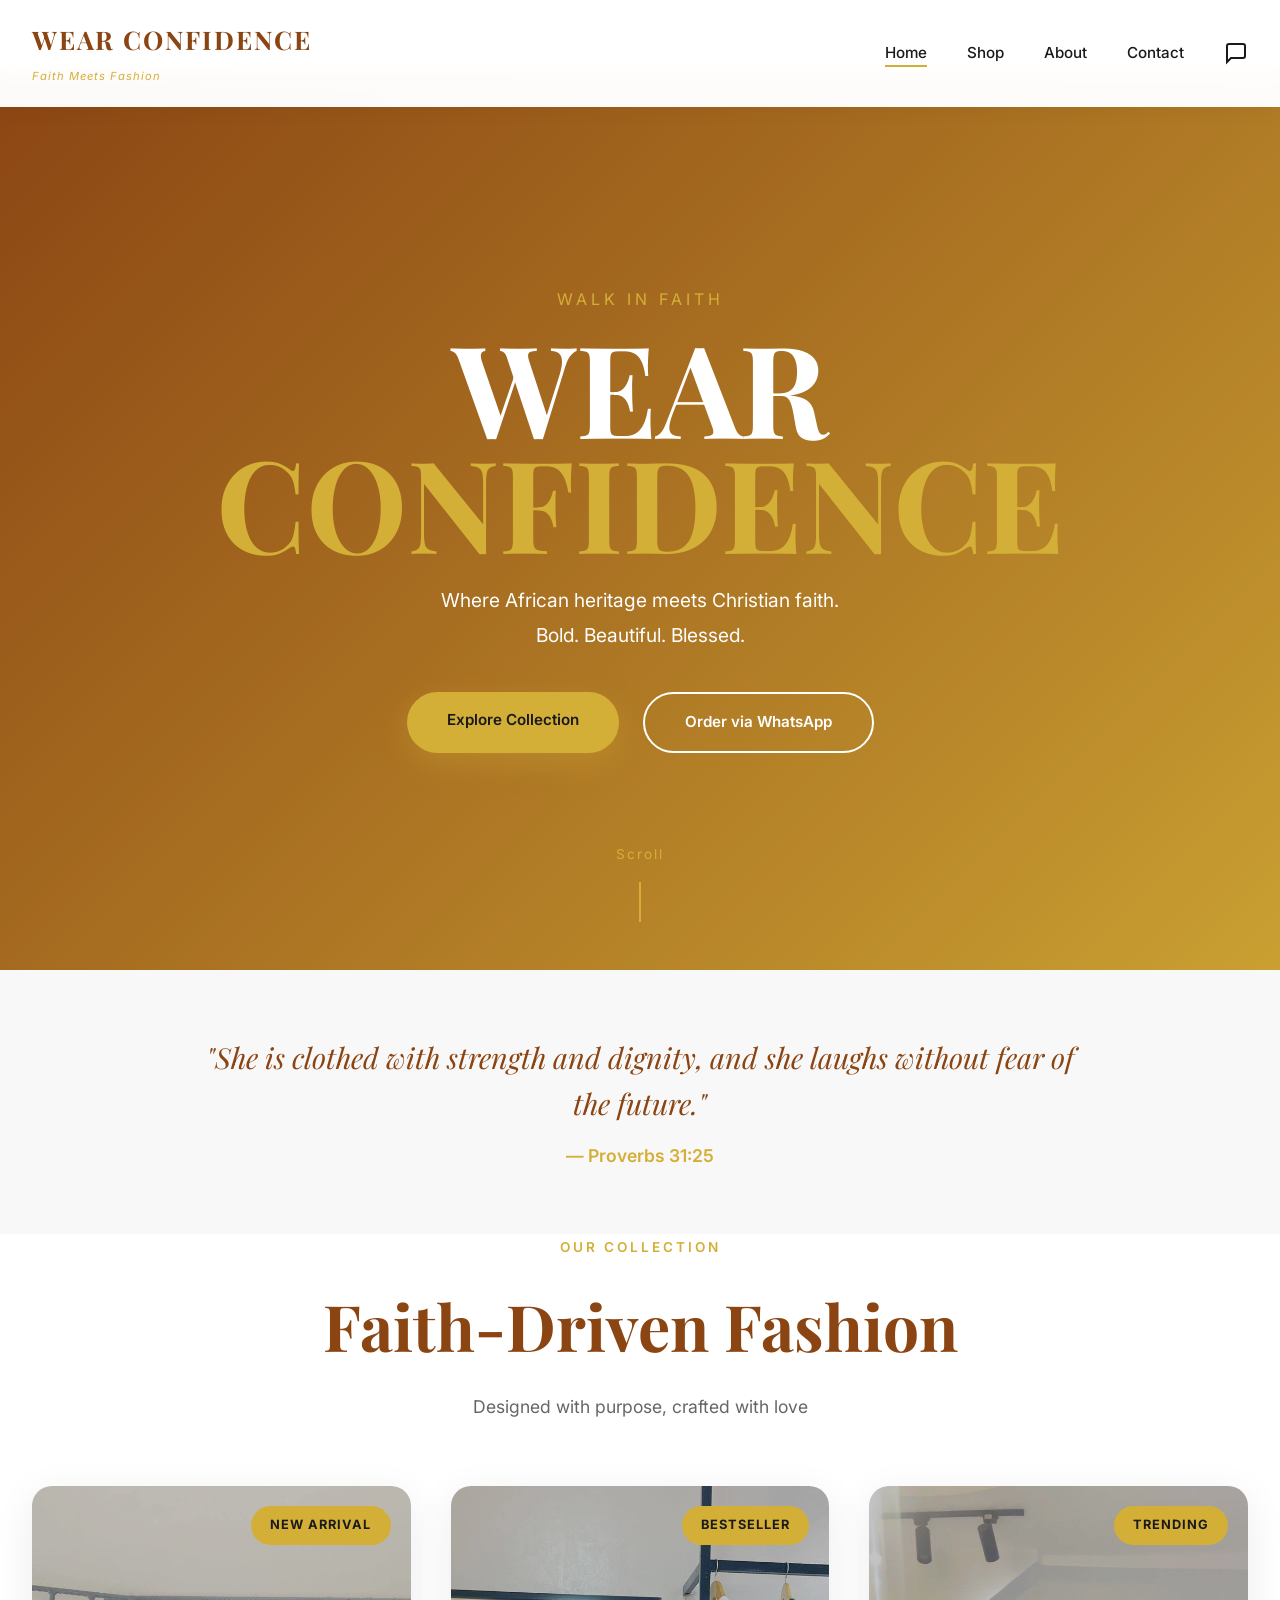
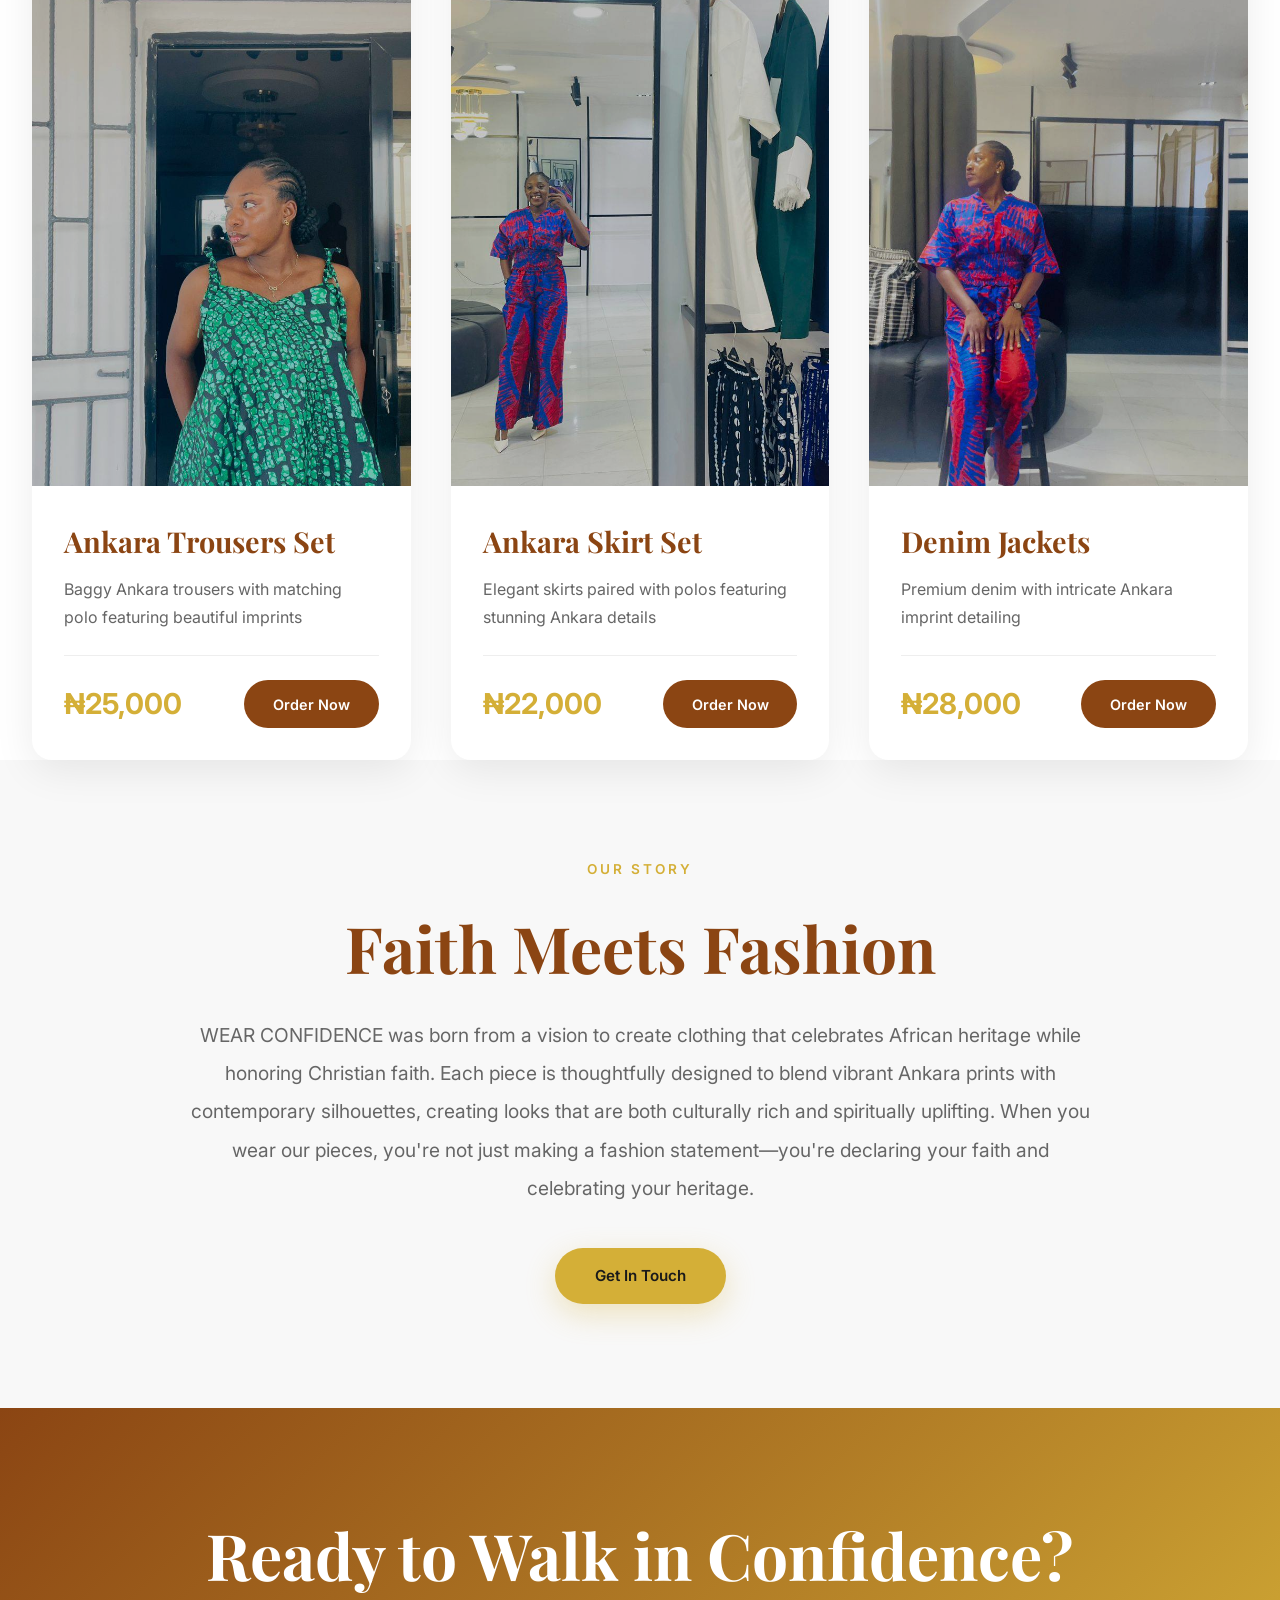
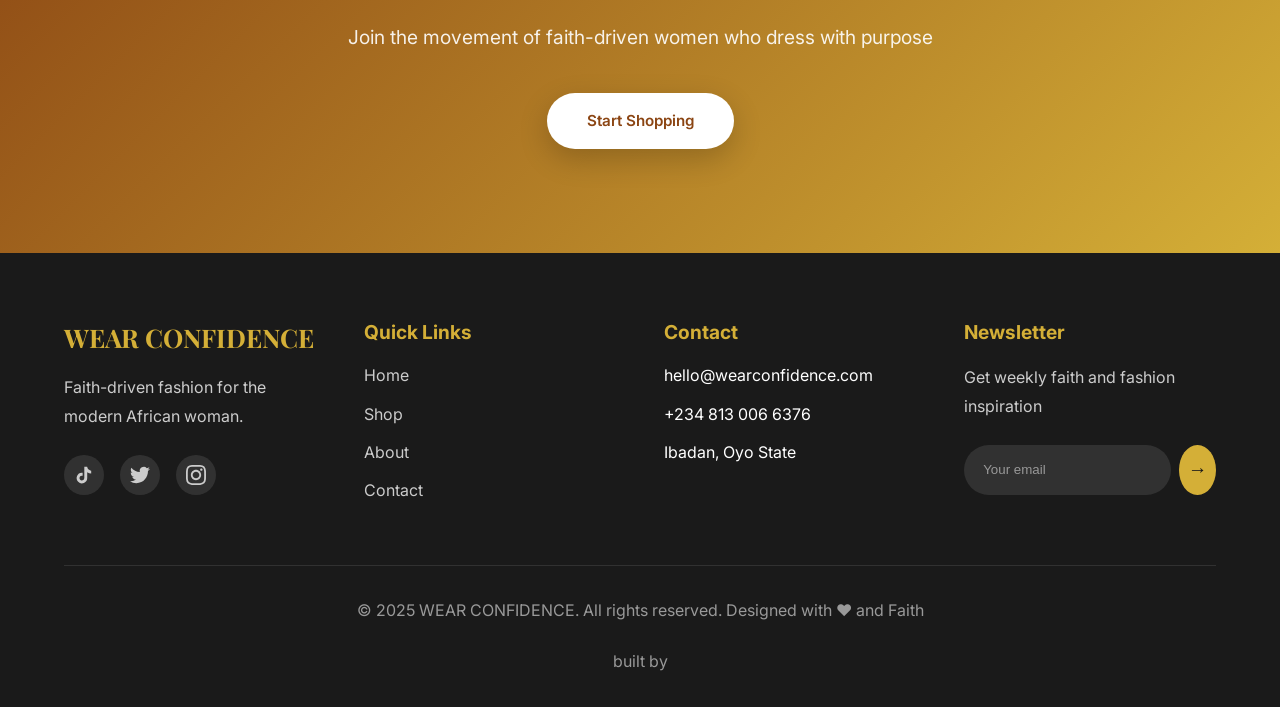
==== index.html @ ca0e9a59 "Add files via upload" ====
<!DOCTYPE html>
<html lang="en">
<head>
    <meta charset="UTF-8">
    <meta name="viewport" content="width=device-width, initial-scale=1.0">
    <meta name="description" content="WEAR CONFIDENCE - Modern Afro-urban faith-driven clothing brand">
    <title>WEAR CONFIDENCE | Faith Meets Fashion</title>
    <link rel="stylesheet" href="style.css">
</head>
<body>
    <!-- Navigation -->
    <nav class="navbar">
        <div class="nav-container">
            <div class="logo">
                <h1>WEAR CONFIDENCE</h1>
                <span>Faith Meets Fashion</span>
            </div>
            
            <input type="checkbox" id="nav-toggle">
            <label for="nav-toggle" class="nav-toggle-label">
                <span></span>
                <span></span>
                <span></span>
            </label>
            
            <ul class="nav-links">
                <li><a href="index.html" class="active">Home</a></li>
                <li><a href="shop.html">Shop</a></li>
                <li><a href="#about">About</a></li>
                <li><a href="contact.html">Contact</a></li>
                <li><a href="https://wa.me/2348130066376" target="_blank" class="cart-btn">
                    <svg width="24" height="24" viewBox="0 0 24 24" fill="none" stroke="currentColor" stroke-width="2">
                        <path d="M21 15a2 2 0 0 1-2 2H7l-4 4V5a2 2 0 0 1 2-2h14a2 2 0 0 1 2 2z"></path>
                    </svg>
                </a></li>
            </ul>
        </div>
    </nav>

    <!-- Hero Section -->
    <section class="hero">
        <div class="hero-bg"></div>
        <div class="hero-content">
            <div class="hero-text">
                <p class="hero-subtitle">Walk In Faith</p>
                <h1 class="hero-title">
                    WEAR<br>
                    <span>CONFIDENCE</span>
                </h1>
                <p class="hero-description">
                    Where African heritage meets Christian faith.<br>
                    Bold. Beautiful. Blessed.
                </p>
                <div class="hero-buttons">
                    <a href="shop.html" class="btn btn-primary">Explore Collection</a>
                    <a href="https://wa.me/2348130066376?text=Hello,%20I'm%20interested%20in%20WEAR%20CONFIDENCE%20collection" target="_blank" class="btn btn-secondary">Order via WhatsApp</a>
                </div>
            </div>
        </div>
        <div class="hero-scroll">
            <span>Scroll</span>
            <div class="scroll-line"></div>
        </div>
    </section>

    <!-- Scripture -->
    <section class="scripture">
        <div class="container">
            <p class="scripture-text">"She is clothed with strength and dignity, and she laughs without fear of the future."</p>
            <span class="scripture-ref">— Proverbs 31:25</span>
        </div>
    </section>

    <!-- Featured Collection -->
    <section class="featured">
        <div class="container">
            <div class="section-header">
                <span class="section-tag">Our Collection</span>
                <h2 class="section-title">Faith-Driven Fashion</h2>
                <p class="section-desc">Designed with purpose, crafted with love</p>
            </div>

            <div class="collection-grid">
                <!-- Trousers Collection -->
                <div class="collection-card floating">
                    <div class="card-image">
                        <img src="./img-1.jpg" alt="">
                        <div class="card-overlay"></div>
                        <div class="card-badge">New Arrival</div>
                    </div>
                    <div class="card-content">
                        <h3>Ankara Trousers Set</h3>
                        <p>Baggy Ankara trousers with matching polo featuring beautiful imprints</p>
                        <div class="card-footer">
                            <span class="price">₦25,000</span>
                            <a href="https://wa.me/2348130066376?text=Hi,%20I'm%20interested%20in%20the%20Ankara%20Trousers%20Set%20(₦25,000)" target="_blank" class="card-btn">Order Now</a>
                        </div>
                    </div>
                </div>

                <!-- Skirts Collection -->
                <div class="collection-card floating" style="animation-delay: 0.2s;">
                    <div class="card-image">
                        <img src="./img-2.jpg" alt="">
                        <div class="card-overlay"></div>
                        <div class="card-badge">Bestseller</div>
                    </div>
                    <div class="card-content">
                        <h3>Ankara Skirt Set</h3>
                        <p>Elegant skirts paired with polos featuring stunning Ankara details</p>
                        <div class="card-footer">
                            <span class="price">₦22,000</span>
                            <a href="https://wa.me/2348130066376?text=Hi,%20I'm%20interested%20in%20the%20Ankara%20Skirt%20Set%20(₦22,000)" target="_blank" class="card-btn">Order Now</a>
                        </div>
                    </div>
                </div>

                <!-- Denim Collection -->
                <div class="collection-card floating" style="animation-delay: 0.4s;">
                    <div class="card-image">
                        <img src="./img-3.jpg" alt="">
                        <div class="card-overlay"></div>
                        <div class="card-badge">Trending</div>
                    </div>
                    <div class="card-content">
                        <h3>Denim Jackets</h3>
                        <p>Premium denim with intricate Ankara imprint detailing</p>
                        <div class="card-footer">
                            <span class="price">₦28,000</span>
                            <a href="https://wa.me/2348130066376?text=Hi,%20I'm%20interested%20in%20the%20Denim%20Jacket%20(₦28,000)" target="_blank" class="card-btn">Order Now</a>
                        </div>
                    </div>
                </div>
            </div>
        </div>
    </section>

    <!-- About Section -->
    <section class="about" id="about">
        <div class="container">
            <div class="about-content-simple">
                <span class="section-tag">Our Story</span>
                <h2 class="section-title">Faith Meets Fashion</h2>
                <p class="about-text">
                    WEAR CONFIDENCE was born from a vision to create clothing that celebrates African heritage while honoring Christian faith. Each piece is thoughtfully designed to blend vibrant Ankara prints with contemporary silhouettes, creating looks that are both culturally rich and spiritually uplifting. When you wear our pieces, you're not just making a fashion statement—you're declaring your faith and celebrating your heritage.
                </p>
                <a href="https://wa.me/2348130066376?text=Hello,%20I'd%20like%20to%20know%20more%20about%20WEAR%20CONFIDENCE" target="_blank" class="btn btn-primary">Get In Touch</a>
            </div>
        </div>
    </section>

    <!-- CTA Section -->
    <section class="cta">
        <div class="container">
            <h2>Ready to Walk in Confidence?</h2>
            <p>Join the movement of faith-driven women who dress with purpose</p>
            <a href="shop.html" class="btn btn-light">Start Shopping</a>
        </div>
    </section>

    <!-- Footer -->
    <footer class="footer">
        <div class="container">
            <div class="footer-grid">
                <div class="footer-col">
                    <h3>WEAR CONFIDENCE</h3>
                    <p>Faith-driven fashion for the modern African woman.</p>
                    <div class="social-links">
                        <a href="https://www.tiktok.com/@wearconfidence" target="_blank" title="TikTok">
                            <svg width="20" height="20" viewBox="0 0 24 24" fill="currentColor">
                                <path d="M19.59 6.69a4.83 4.83 0 0 1-3.77-4.25V2h-3.45v13.67a2.89 2.89 0 0 1-5.2 1.74 2.89 2.89 0 0 1 2.31-4.64 2.93 2.93 0 0 1 .88.13V9.4a6.84 6.84 0 0 0-1-.05A6.33 6.33 0 0 0 5 20.1a6.34 6.34 0 0 0 10.86-4.43v-7a8.16 8.16 0 0 0 4.77 1.52v-3.4a4.85 4.85 0 0 1-1-.1z"/>
                            </svg>
                        </a>
                        <a href="https://twitter.com/wearconfidence" target="_blank" title="Twitter">
                            <svg width="20" height="20" viewBox="0 0 24 24" fill="currentColor">
                                <path d="M23.953 4.57a10 10 0 01-2.825.775 4.958 4.958 0 002.163-2.723c-.951.555-2.005.959-3.127 1.184a4.92 4.92 0 00-8.384 4.482C7.69 8.095 4.067 6.13 1.64 3.162a4.822 4.822 0 00-.666 2.475c0 1.71.87 3.213 2.188 4.096a4.904 4.904 0 01-2.228-.616v.06a4.923 4.923 0 003.946 4.827 4.996 4.996 0 01-2.212.085 4.936 4.936 0 004.604 3.417 9.867 9.867 0 01-6.102 2.105c-.39 0-.779-.023-1.17-.067a13.995 13.995 0 007.557 2.209c9.053 0 13.998-7.496 13.998-13.985 0-.21 0-.42-.015-.63A9.935 9.935 0 0024 4.59z"/>
                            </svg>
                        </a>
                        <a href="https://instagram.com/wearconfidence" target="_blank" title="Instagram">
                            <svg width="20" height="20" viewBox="0 0 24 24" fill="currentColor">
                                <path d="M12 2.163c3.204 0 3.584.012 4.85.07 3.252.148 4.771 1.691 4.919 4.919.058 1.265.069 1.645.069 4.849 0 3.205-.012 3.584-.069 4.849-.149 3.225-1.664 4.771-4.919 4.919-1.266.058-1.644.07-4.85.07-3.204 0-3.584-.012-4.849-.07-3.26-.149-4.771-1.699-4.919-4.92-.058-1.265-.07-1.644-.07-4.849 0-3.204.013-3.583.07-4.849.149-3.227 1.664-4.771 4.919-4.919 1.266-.057 1.645-.069 4.849-.069zm0-2.163c-3.259 0-3.667.014-4.947.072-4.358.2-6.78 2.618-6.98 6.98-.059 1.281-.073 1.689-.073 4.948 0 3.259.014 3.668.072 4.948.2 4.358 2.618 6.78 6.98 6.98 1.281.058 1.689.072 4.948.072 3.259 0 3.668-.014 4.948-.072 4.354-.2 6.782-2.618 6.979-6.98.059-1.28.073-1.689.073-4.948 0-3.259-.014-3.667-.072-4.947-.196-4.354-2.617-6.78-6.979-6.98-1.281-.059-1.69-.073-4.949-.073zm0 5.838c-3.403 0-6.162 2.759-6.162 6.162s2.759 6.163 6.162 6.163 6.162-2.759 6.162-6.163c0-3.403-2.759-6.162-6.162-6.162zm0 10.162c-2.209 0-4-1.79-4-4 0-2.209 1.791-4 4-4s4 1.791 4 4c0 2.21-1.791 4-4 4zm6.406-11.845c-.796 0-1.441.645-1.441 1.44s.645 1.44 1.441 1.44c.795 0 1.439-.645 1.439-1.44s-.644-1.44-1.439-1.44z"/>
                            </svg>
                        </a>
                    </div>
                </div>

                <div class="footer-col">
                    <h4>Quick Links</h4>
                    <ul>
                        <li><a href="index.html">Home</a></li>
                        <li><a href="shop.html">Shop</a></li>
                        <li><a href="#about">About</a></li>
                        <li><a href="contact.html">Contact</a></li>
                    </ul>
                </div>

                <div class="footer-col">
                    <h4>Contact</h4>
                    <ul>
                        <li>hello@wearconfidence.com</li>
                        <li>+234 813 006 6376</li>
                        <li>Ibadan, Oyo State</li>
                    </ul>
                </div>

                <div class="footer-col">
                    <h4>Newsletter</h4>
                    <p>Get weekly faith and fashion inspiration</p>
                    <form class="newsletter" action="#" method="POST">
                        <input type="email" placeholder="Your email" required>
                        <button type="submit">→</button>
                    </form>
                </div>
            </div>

            <div class="footer-bottom">
                <p>&copy; 2025 WEAR CONFIDENCE. All rights reserved. Designed with ❤️ and Faith <br><br> built by <a href=""></a></p>
            </div>
        </div>
    </footer>
</body>
</html>
---- style.css ----
/* ==========================================
   WEAR CONFIDENCE - Premium Stylesheet
   Modern, Animated, Professional
   ========================================== */

@import url('https://fonts.googleapis.com/css2?family=Playfair+Display:wght@400;600;700&family=Inter:wght@300;400;500;600;700&display=swap');

/* ===== RESET & VARIABLES ===== */
* {
    margin: 0;
    padding: 0;
    box-sizing: border-box;
}

:root {
    /* Colors */
    --primary: #8B4513;
    --gold: #D4AF37;
    --dark: #1a1a1a;
    --light: #f8f8f8;
    --white: #ffffff;
    --gray: #666666;
    
    /* Fonts */
    --font-heading: 'Playfair Display', serif;
    --font-body: 'Inter', sans-serif;
    
    /* Transitions */
    --transition: all 0.4s cubic-bezier(0.4, 0, 0.2, 1);
    --transition-slow: all 0.6s cubic-bezier(0.4, 0, 0.2, 1);
}

html {
    scroll-behavior: smooth;
}

body {
    font-family: var(--font-body);
    line-height: 1.6;
    color: var(--dark);
    background: var(--white);
    overflow-x: hidden;
}

img {
    max-width: 100%;
    display: block;
}

.container {
    max-width: 1280px;
    margin: 0 auto;
    padding: 0 2rem;
}

/* ===== NAVIGATION ===== */
.navbar {
    position: fixed;
    top: 0;
    left: 0;
    right: 0;
    background: rgba(255, 255, 255, 0.98);
    backdrop-filter: blur(10px);
    z-index: 1000;
    box-shadow: 0 2px 20px rgba(0,0,0,0.05);
    animation: slideDown 0.6s ease;
}

@keyframes slideDown {
    from {
        transform: translateY(-100%);
    }
    to {
        transform: translateY(0);
    }
}

.nav-container {
    max-width: 1280px;
    margin: 0 auto;
    padding: 1.2rem 2rem;
    display: flex;
    justify-content: space-between;
    align-items: center;
}

.logo h1 {
    font-family: var(--font-heading);
    font-size: 1.6rem;
    font-weight: 700;
    color: var(--primary);
    letter-spacing: 2px;
    margin-bottom: 0.1rem;
}

.logo span {
    font-size: 0.7rem;
    color: var(--gold);
    font-style: italic;
    letter-spacing: 1px;
}

.nav-links {
    display: flex;
    list-style: none;
    align-items: center;
    gap: 2.5rem;
}

.nav-links a {
    text-decoration: none;
    color: var(--dark);
    font-weight: 500;
    font-size: 0.95rem;
    position: relative;
    transition: var(--transition);
}

.nav-links a::before {
    content: '';
    position: absolute;
    bottom: -5px;
    left: 0;
    width: 0;
    height: 2px;
    background: var(--gold);
    transition: var(--transition);
}

.nav-links a:hover::before,
.nav-links a.active::before {
    width: 100%;
}

.cart-btn {
    position: relative;
    display: flex;
    align-items: center;
}

.cart-count {
    position: absolute;
    top: -8px;
    right: -8px;
    background: var(--gold);
    color: var(--white);
    width: 18px;
    height: 18px;
    border-radius: 50%;
    font-size: 0.7rem;
    display: flex;
    align-items: center;
    justify-content: center;
    font-weight: 600;
}

#nav-toggle {
    display: none;
}

.nav-toggle-label {
    display: none;
    flex-direction: column;
    gap: 5px;
    cursor: pointer;
}

.nav-toggle-label span {
    width: 25px;
    height: 2px;
    background: var(--dark);
    transition: var(--transition);
}

/* ===== HERO SECTION ===== */
.hero {
    height: 100vh;
    position: relative;
    display: flex;
    align-items: center;
    justify-content: center;
    overflow: hidden;
    margin-top: 70px;
}

.hero-bg {
    position: absolute;
    inset: 0;
    background: 
        linear-gradient(135deg, rgba(139, 69, 19, 0.95), rgba(212, 175, 55, 0.85)),
        url('data:image/svg+xml,<svg xmlns="http://www.w3.org/2000/svg" viewBox="0 0 1200 800"><rect fill="%238B4513" width="1200" height="800"/></svg>');
    background-size: cover;
    background-position: center;
    animation: zoomIn 20s ease infinite alternate;
}

@keyframes zoomIn {
    from {
        transform: scale(1);
    }
    to {
        transform: scale(1.1);
    }
}

.hero-content {
    position: relative;
    z-index: 2;
    text-align: center;
    color: var(--white);
    padding: 2rem;
}

.hero-subtitle {
    font-size: 1rem;
    letter-spacing: 4px;
    text-transform: uppercase;
    color: var(--gold);
    margin-bottom: 1rem;
    opacity: 0;
    animation: fadeInUp 1s ease 0.2s forwards;
}

.hero-title {
    font-family: var(--font-heading);
    font-size: clamp(4rem, 12vw, 8rem);
    font-weight: 700;
    line-height: 0.9;
    margin-bottom: 1.5rem;
    opacity: 0;
    animation: fadeInUp 1s ease 0.4s forwards;
}

.hero-title span {
    color: var(--gold);
    display: block;
}

.hero-description {
    font-size: 1.2rem;
    max-width: 600px;
    margin: 0 auto 2.5rem;
    line-height: 1.8;
    opacity: 0;
    animation: fadeInUp 1s ease 0.6s forwards;
}

.hero-buttons {
    display: flex;
    gap: 1.5rem;
    justify-content: center;
    flex-wrap: wrap;
    opacity: 0;
    animation: fadeInUp 1s ease 0.8s forwards;
}

@keyframes fadeInUp {
    to {
        opacity: 1;
        transform: translateY(0);
    }
    from {
        opacity: 0;
        transform: translateY(30px);
    }
}

.hero-scroll {
    position: absolute;
    bottom: 3rem;
    left: 50%;
    transform: translateX(-50%);
    display: flex;
    flex-direction: column;
    align-items: center;
    gap: 1rem;
    color: var(--gold);
    font-size: 0.85rem;
    letter-spacing: 2px;
    opacity: 0;
    animation: fadeIn 1s ease 1.2s forwards, bounce 2s ease infinite 1.5s;
}

.scroll-line {
    width: 2px;
    height: 40px;
    background: var(--gold);
    animation: scrollLine 2s ease infinite;
}

@keyframes fadeIn {
    to {
        opacity: 1;
    }
}

@keyframes bounce {
    0%, 100% {
        transform: translateX(-50%) translateY(0);
    }
    50% {
        transform: translateX(-50%) translateY(-10px);
    }
}

@keyframes scrollLine {
    0% {
        height: 0;
    }
    50% {
        height: 40px;
    }
    100% {
        height: 0;
    }
}

/* ===== BUTTONS ===== */
.btn {
    padding: 1rem 2.5rem;
    border: none;
    border-radius: 50px;
    font-weight: 600;
    font-size: 0.95rem;
    cursor: pointer;
    transition: var(--transition);
    text-decoration: none;
    display: inline-block;
    position: relative;
    overflow: hidden;
}

.btn::before {
    content: '';
    position: absolute;
    top: 50%;
    left: 50%;
    width: 0;
    height: 0;
    border-radius: 50%;
    background: rgba(255,255,255,0.2);
    transform: translate(-50%, -50%);
    transition: width 0.6s, height 0.6s;
}

.btn:hover::before {
    width: 300px;
    height: 300px;
}

.btn-primary {
    background: var(--gold);
    color: var(--dark);
    box-shadow: 0 10px 30px rgba(212, 175, 55, 0.3);
}

.btn-primary:hover {
    transform: translateY(-3px);
    box-shadow: 0 15px 40px rgba(212, 175, 55, 0.4);
}

.btn-secondary {
    background: transparent;
    color: var(--white);
    border: 2px solid var(--white);
}

.btn-secondary:hover {
    background: var(--white);
    color: var(--primary);
    transform: translateY(-3px);
}

.btn-light {
    background: var(--white);
    color: var(--primary);
    box-shadow: 0 10px 30px rgba(0,0,0,0.2);
}

.btn-light:hover {
    background: var(--gold);
    color: var(--white);
    transform: translateY(-3px);
}

/* ===== SCRIPTURE ===== */
.scripture {
    padding: 4rem 2rem;
    background: var(--light);
    text-align: center;
}

.scripture-text {
    font-family: var(--font-heading);
    font-size: clamp(1.2rem, 3vw, 1.8rem);
    color: var(--primary);
    font-style: italic;
    max-width: 900px;
    margin: 0 auto 1rem;
    line-height: 1.6;
}

.scripture-ref {
    color: var(--gold);
    font-weight: 600;
    font-size: 1.1rem;
}

/* ===== SECTIONS ===== */
.section-tag {
    display: inline-block;
    color: var(--gold);
    font-size: 0.85rem;
    letter-spacing: 3px;
    text-transform: uppercase;
    font-weight: 600;
    margin-bottom: 1rem;
}

.section-title {
    font-family: var(--font-heading);
    font-size: clamp(2.5rem, 5vw, 4rem);
    color: var(--primary);
    margin-bottom: 1rem;
}

.section-desc {
    font-size: 1.1rem;
    color: var(--gray);
    margin-bottom: 3rem;
}

.section-header {
    text-align: center;
    margin-bottom: 4rem;
}

/* ===== FEATURED COLLECTION ===== */
.featured {
    padding: rem 2rem;
    background: var(--white);
}

.collection-grid {
    display: grid;
    grid-template-columns: repeat(auto-fit, minmax(320px, 1fr));
    gap: 2.5rem;
}

.collection-card {
    background: var(--white);
    border-radius: 20px;
    overflow: hidden;
    box-shadow: 0 10px 40px rgba(0,0,0,0.08);
    transition: var(--transition-slow);
    cursor: pointer;
}

.collection-card.floating {
    animation: float 3s ease-in-out infinite;
}

@keyframes float {
    0%, 100% {
        transform: translateY(0px);
    }
    50% {
        transform: translateY(-15px);
    }
}

.collection-card:hover {
    animation: none;
    transform: translateY(-20px) scale(1.02);
    box-shadow: 0 25px 70px rgba(0,0,0,0.2);
}

.card-image {
    position: relative;
    height: 600px;
    background: linear-gradient(135deg, var() 0%, var(--gold) 100%);
    overflow: hidden;
}

.card-overlay {
    position: absolute;
    inset: 0;
    background: rgba(0,0,0,0.2);
    transition: var(--transition);
}

.collection-card:hover .card-overlay {
    background: rgba(0,0,0,0.4);
}

.card-badge {
    position: absolute;
    top: 20px;
    right: 20px;
    background: var(--gold);
    color: var(--dark);
    padding: 0.6rem 1.2rem;
    border-radius: 30px;
    font-size: 0.8rem;
    font-weight: 700;
    letter-spacing: 1px;
    text-transform: uppercase;
    z-index: 2;
}

.card-content {
    padding: 2rem;
}

.card-content h3 {
    font-family: var(--font-heading);
    font-size: 1.8rem;
    color: var(--primary);
    margin-bottom: 0.8rem;
}

.card-content p {
    color: var(--gray);
    line-height: 1.7;
    margin-bottom: 1.5rem;
}

.card-footer {
    display: flex;
    justify-content: space-between;
    align-items: center;
    padding-top: 1.5rem;
    border-top: 1px solid #eee;
}

.price {
    font-size: 1.8rem;
    font-weight: 700;
    color: var(--gold);
}

.card-btn {
    background: var(--primary);
    color: var(--white);
    padding: 0.8rem 1.8rem;
    border-radius: 30px;
    text-decoration: none;
    font-weight: 600;
    font-size: 0.9rem;
    transition: var(--transition);
}

.card-btn:hover {
    background: var(--gold);
    color: var(--dark);
    transform: scale(1.05);
}

/* ===== ABOUT SECTION ===== */
.about {
    padding: 6rem 2rem;
    background: var(--light);
}

.about-content-simple {
    max-width: 900px;
    margin: 0 auto;
    text-align: center;
}

.about-text {
    font-size: 1.2rem;
    line-height: 2;
    color: var(--gray);
    margin-bottom: 2.5rem;
}

.about-grid {
    display: grid;
    grid-template-columns: 1fr 1fr;
    gap: 4rem;
    align-items: center;
}

.image-box {
    height: 600px;
    background: linear-gradient(135deg, var(--primary) 0%, var(--gold) 100%);
    border-radius: 20px;
    box-shadow: 0 20px 60px rgba(0,0,0,0.15);
}

.about-content p {
    font-size: 1.1rem;
    line-height: 1.9;
    color: var(--gray);
    margin-bottom: 1.5rem;
}

.values-grid {
    display: grid;
    gap: 2rem;
    margin-top: 3rem;
}

.value-item {
    display: flex;
    gap: 1.5rem;
    align-items: flex-start;
    padding: 1.5rem;
    background: var(--white);
    border-radius: 15px;
    transition: var(--transition);
}

.value-item:hover {
    transform: translateX(10px);
    box-shadow: 0 10px 30px rgba(0,0,0,0.08);
}

.value-icon {
    font-size: 2.5rem;
    flex-shrink: 0;
}

.value-item h4 {
    font-family: var(--font-heading);
    font-size: 1.4rem;
    color: var(--primary);
    margin-bottom: 0.5rem;
}

.value-item p {
    font-size: 1rem;
    margin: 0;
}

/* ===== TESTIMONIALS ===== */
.testimonials {
    padding: 6rem 2rem;
    background: var(--white);
}

.testimonials-grid {
    display: grid;
    grid-template-columns: repeat(auto-fit, minmax(300px, 1fr));
    gap: 2.5rem;
}

.testimonial-card {
    background: var(--light);
    padding: 2.5rem;
    border-radius: 20px;
    transition: var(--transition);
    position: relative;
}

.testimonial-card::before {
    content: '"';
    position: absolute;
    top: -20px;
    left: 20px;
    font-size: 8rem;
    color: var(--gold);
    opacity: 0.2;
    font-family: var(--font-heading);
    line-height: 1;
}

.testimonial-card:hover {
    transform: translateY(-10px);
    box-shadow: 0 20px 50px rgba(0,0,0,0.1);
}

.stars {
    color: var(--gold);
    font-size: 1.2rem;
    margin-bottom: 1rem;
}

.testimonial-card p {
    font-size: 1.05rem;
    line-height: 1.8;
    color: var(--gray);
    font-style: italic;
    margin-bottom: 1.5rem;
}

.author {
    display: flex;
    flex-direction: column;
    gap: 0.3rem;
}

.author strong {
    color: var(--primary);
    font-weight: 600;
}

.author span {
    color: var(--gray);
    font-size: 0.9rem;
}

/* ===== CTA SECTION ===== */
.cta {
    padding: 6rem 2rem;
    background: linear-gradient(135deg, var(--primary) 0%, var(--gold) 100%);
    text-align: center;
    color: var(--white);
}

.cta h2 {
    font-family: var(--font-heading);
    font-size: clamp(2.5rem, 5vw, 4rem);
    margin-bottom: 1rem;
}

.cta p {
    font-size: 1.2rem;
    margin-bottom: 2.5rem;
    opacity: 0.9;
}

/* ===== FOOTER ===== */
.footer {
    background: var(--dark);
    color: var(--white);
    padding: 4rem 2rem 2rem;
}

.footer-grid {
    display: grid;
    grid-template-columns: repeat(auto-fit, minmax(250px, 1fr));
    gap: 3rem;
    margin-bottom: 3rem;
}

.footer-col h3 {
    font-family: var(--font-heading);
    font-size: 1.6rem;
    color: var(--gold);
    margin-bottom: 1rem;
}

.footer-col h4 {
    font-size: 1.2rem;
    color: var(--gold);
    margin-bottom: 1rem;
}

.footer-col p {
    color: #ccc;
    line-height: 1.8;
    margin-bottom: 1.5rem;
}

.footer-col ul {
    list-style: none;
}

.footer-col ul li {
    margin-bottom: 0.8rem;
}

.footer-col a {
    color: #ccc;
    text-decoration: none;
    transition: var(--transition);
}

.footer-col a:hover {
    color: var(--gold);
}

.social-links {
    display: flex;
    gap: 1rem;
}

.social-links a {
    width: 40px;
    height: 40px;
    background: rgba(255,255,255,0.1);
    border-radius: 50%;
    display: flex;
    align-items: center;
    justify-content: center;
    transition: var(--transition);
}

.social-links a:hover {
    background: var(--gold);
    transform: translateY(-3px);
}

.newsletter {
    display: flex;
    gap: 0.5rem;
}

.newsletter input {
    flex: 1;
    padding: 0.9rem 1.2rem;
    border: none;
    border-radius: 30px;
    background: rgba(255,255,255,0.1);
    color: var(--white);
}

.newsletter input::placeholder {
    color: rgba(255,255,255,0.5);
}

.newsletter button {
    width: 50px;
    height: 50px;
    border: none;
    border-radius: 50%;
    background: var(--gold);
    color: var(--dark);
    font-size: 1.2rem;
    cursor: pointer;
    transition: var(--transition);
}

.newsletter button:hover {
    transform: scale(1.1);
}

.footer-bottom {
    text-align: center;
    padding-top: 2rem;
    border-top: 1px solid rgba(255,255,255,0.1);
    color: #999;
}

/* ===== RESPONSIVE ===== */
@media (max-width: 968px) {
    .nav-links {
        display: none;
        position: absolute;
        top: 100%;
        left: 0;
        right: 0;
        background: var(--white);
        flex-direction: column;
        /* padding: 1rem; */
        box-shadow: 0 10px 30px rgba(0,0,0,0.1);
        gap: 1.5rem;
    }

    /* .collection-grid{
       width: 100%;
       max-width: 100%;
    } */

    .card-image{
        height: 600px;
        
    }

    
    #nav-toggle:checked ~ .nav-links {
        display: flex;
    }
    
    .nav-toggle-label {
        display: flex;
    }
    
    .hero-title {
        font-size: 5rem;
    }
    
    .collection-grid {
        grid-template-columns:1fr;
    }
    
    .about-grid {
        grid-template-columns: 1fr;
    }
    
    .testimonials-grid {
        grid-template-columns: 1fr;
    }
    
    .footer-grid {
        grid-template-columns: 1fr;
    }

    /* .logo h1 {
    font-family: var(--font-heading);
    font-size: 2rem;
    font-weight: 700;
    color: var(--primary);
    letter-spacing: 1.5px;
    margin-bottom: 0.1rem;
} */

.hero-title {
    font-family: var(--font-heading);
    font-size: clamp(4rem, 12vw, 8rem);
    font-weight: 400;
    line-height: 0.9;
    margin-bottom: 1.5rem;
    opacity: 0;
    animation: fadeInUp 1s ease 0.4s forwards;
}

}

@media (max-width: 600px) {
    .hero-title {
        font-size: 4rem;
    }
    
    .hero-buttons {
        flex-direction: column;
    }
    
    .collection-grid {
      grid-template-columns: 1fr;
        
    }

      
}
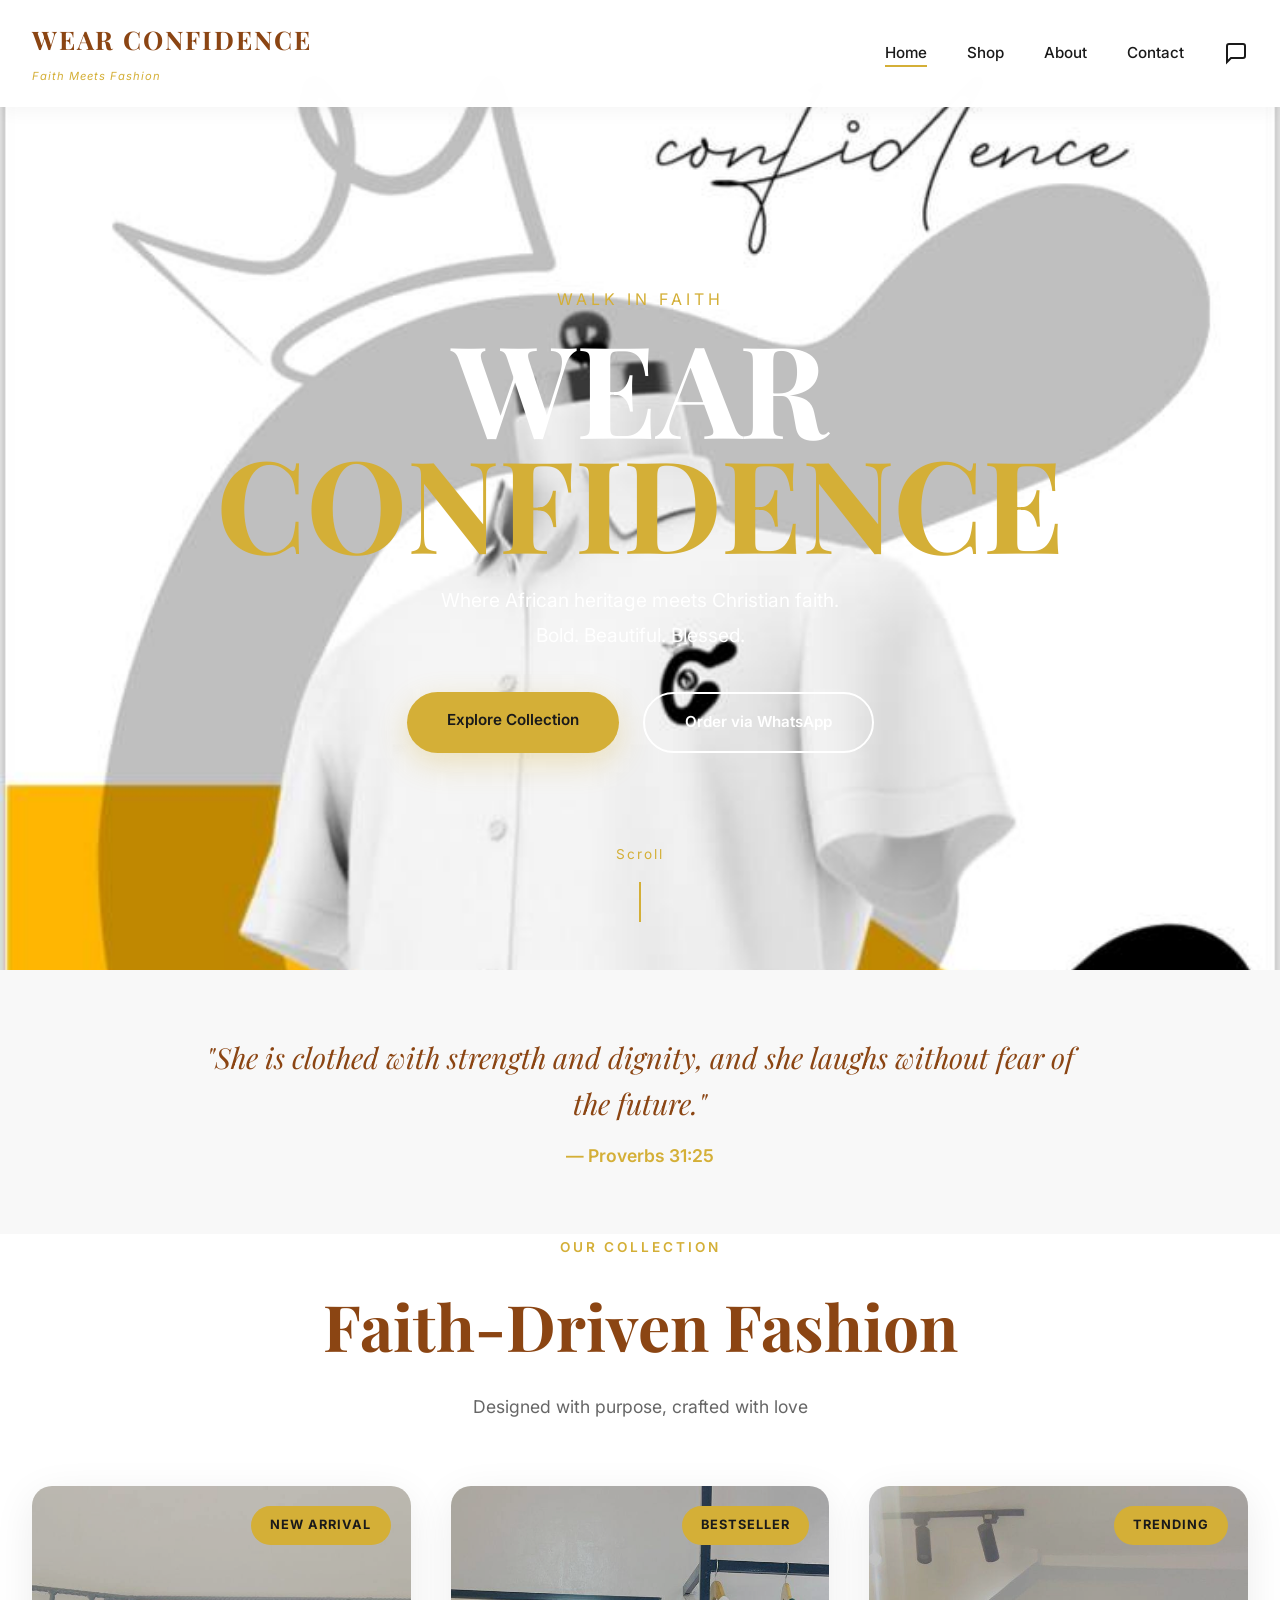
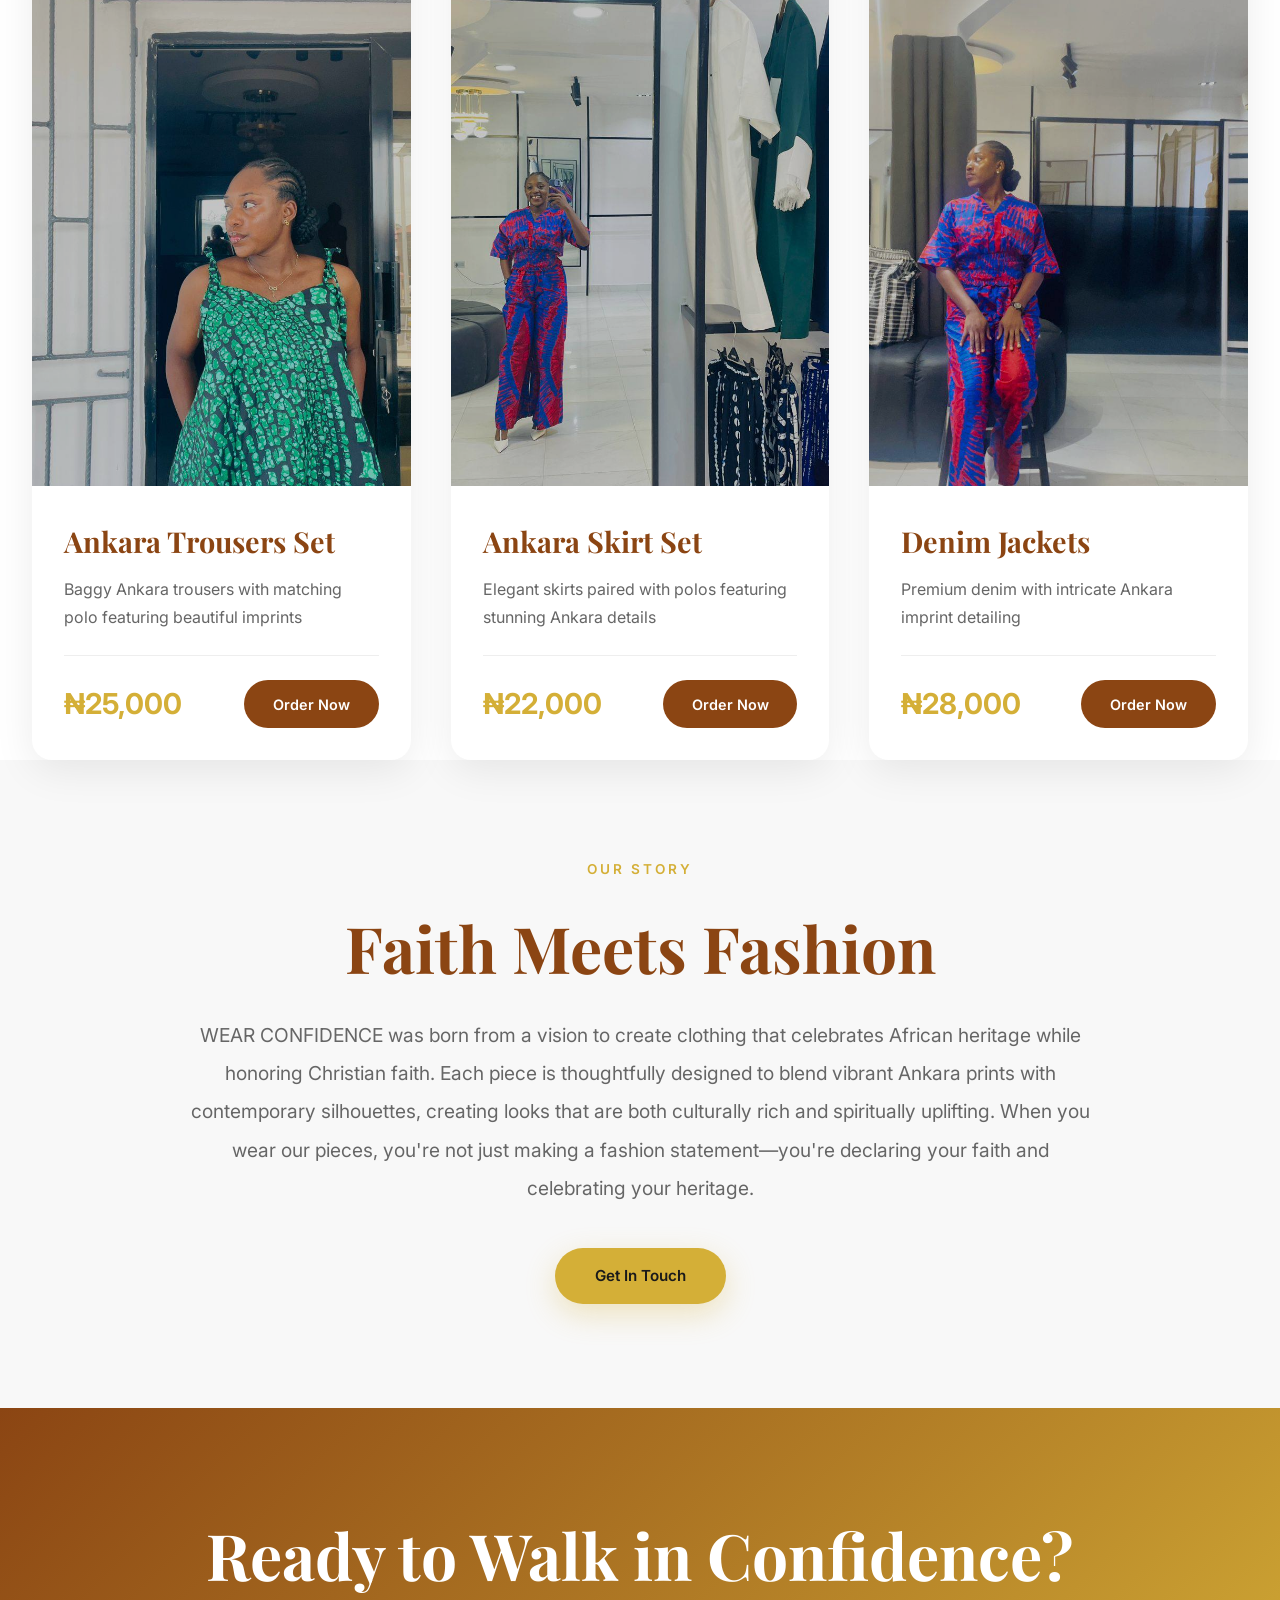
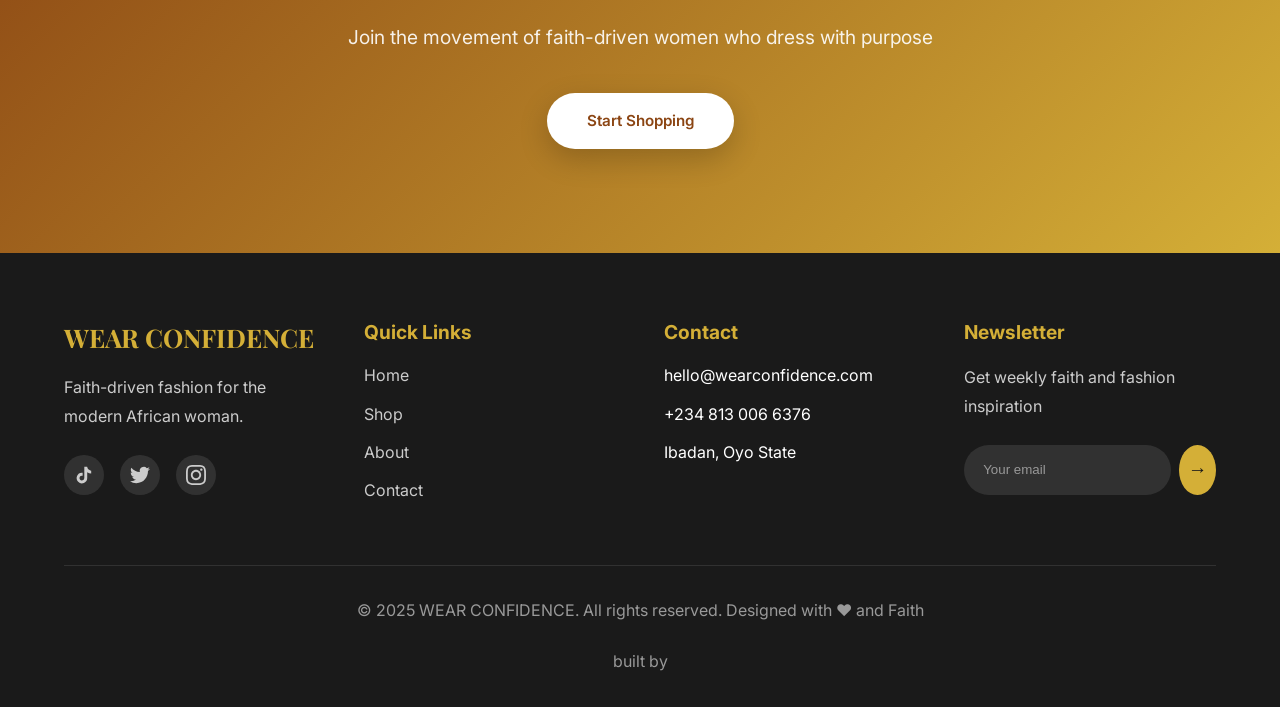
==== commit b49cb5b4: "Add files via upload" ====
--- a/index.html
+++ b/index.html
@@ -98,6 +98,8 @@
                     </div>
                 </div>
 
+                
+
                 <!-- Skirts Collection -->
                 <div class="collection-card floating" style="animation-delay: 0.2s;">
                     <div class="card-image">
--- a/style.css
+++ b/style.css
@@ -187,8 +187,8 @@
     position: absolute;
     inset: 0;
     background: 
-        linear-gradient(135deg, rgba(139, 69, 19, 0.95), rgba(212, 175, 55, 0.85)),
-        url('data:image/svg+xml,<svg xmlns="http://www.w3.org/2000/svg" viewBox="0 0 1200 800"><rect fill="%238B4513" width="1200" height="800"/></svg>');
+        linear-gradient(135deg, rgba(139, 69, 19, 0.95), rgba(212, 175, 55, 0.85));
+        background-image: url(./look-up.jpg);
     background-size: cover;
     background-position: center;
     animation: zoomIn 20s ease infinite alternate;
@@ -234,6 +234,7 @@
 .hero-title span {
     color: var(--gold);
     display: block;
+    
 }
 
 .hero-description {
@@ -848,11 +849,23 @@
         box-shadow: 0 10px 30px rgba(0,0,0,0.1);
         gap: 1.5rem;
     }
-
-    /* .collection-grid{
-       width: 100%;
-       max-width: 100%;
-    } */
+/* 
+    .hero-title {
+    font-family: var(--font-heading);
+    font-size: clamp(4rem, 12vw, 8rem);
+    font-weight: 700;
+    line-height: 0.9;
+    margin-bottom: 1.5rem;
+    opacity: 0;
+    animation: fadeInUp 1s ease 0.4s forwards;
+} */
+
+.hero-title span {
+    color: var(--gold);
+    display: block;
+    font-size: 58px;
+}
+
 
     .card-image{
         height: 600px;
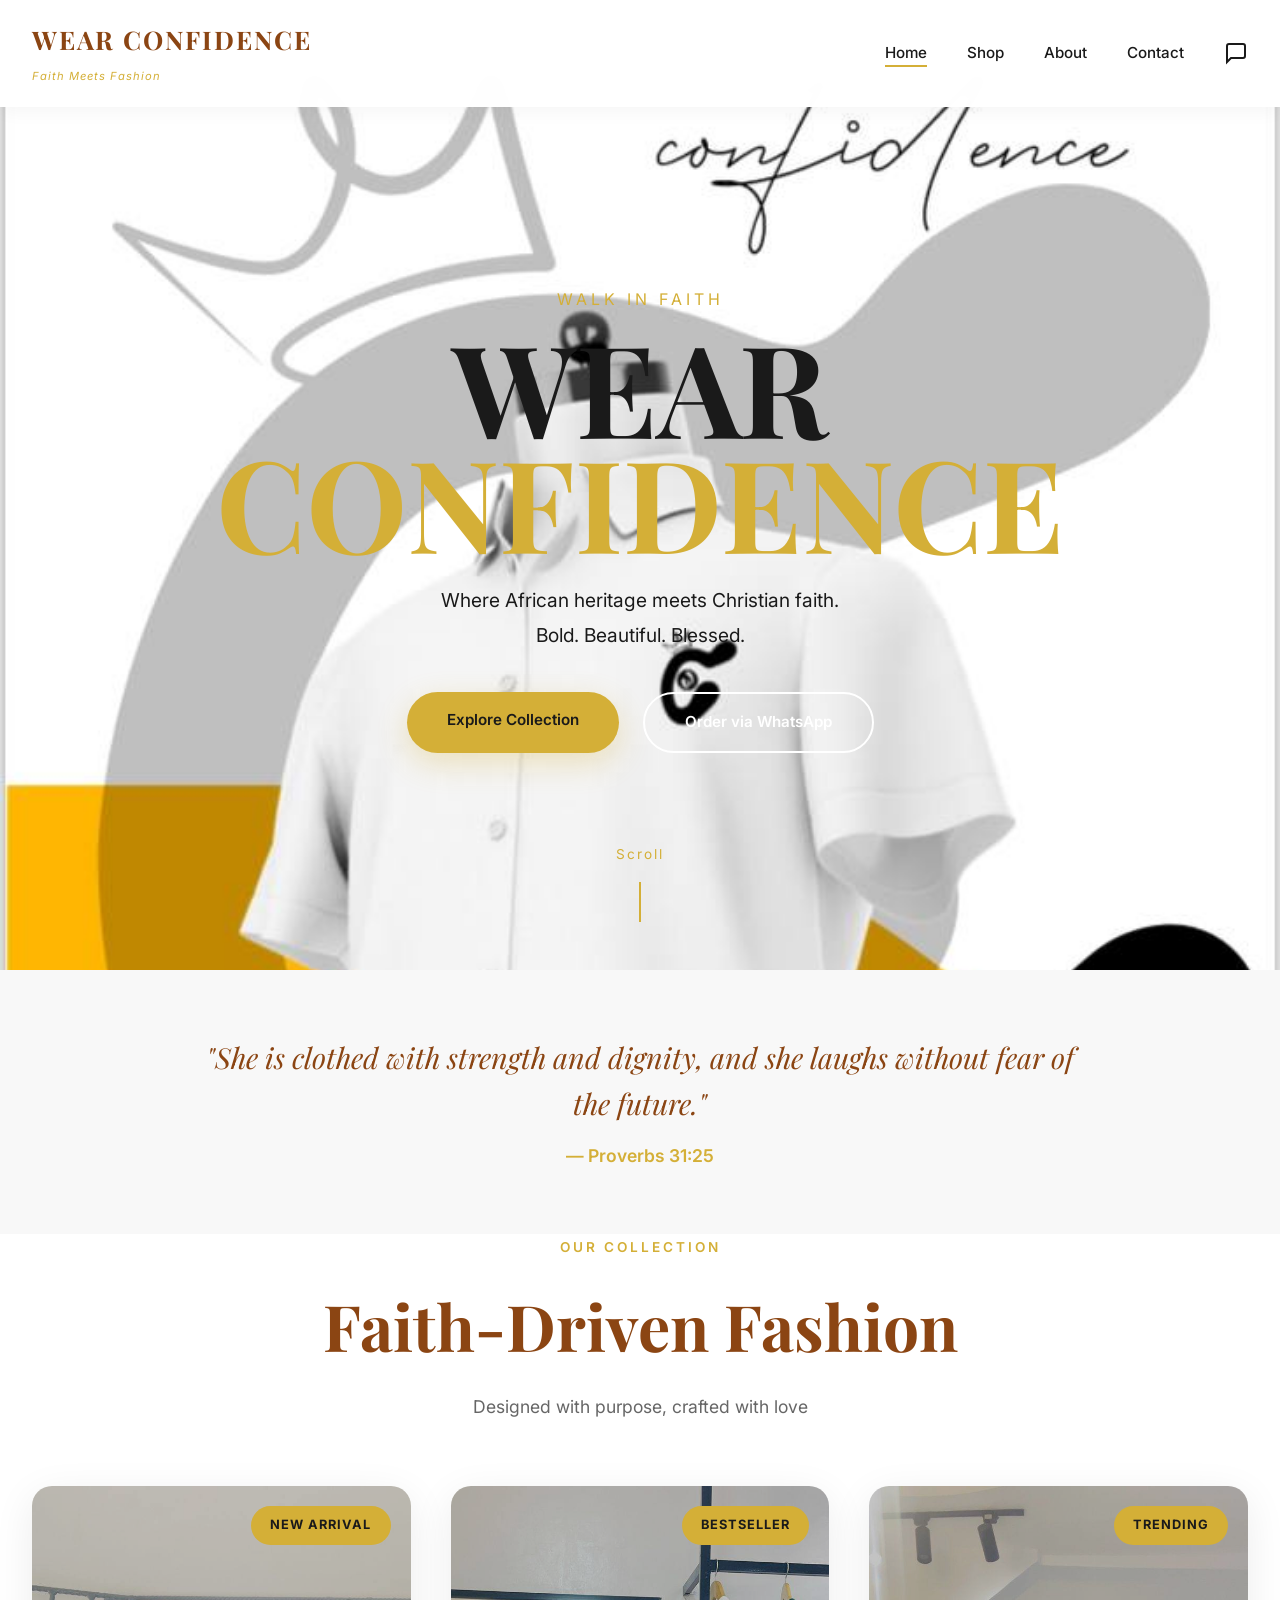
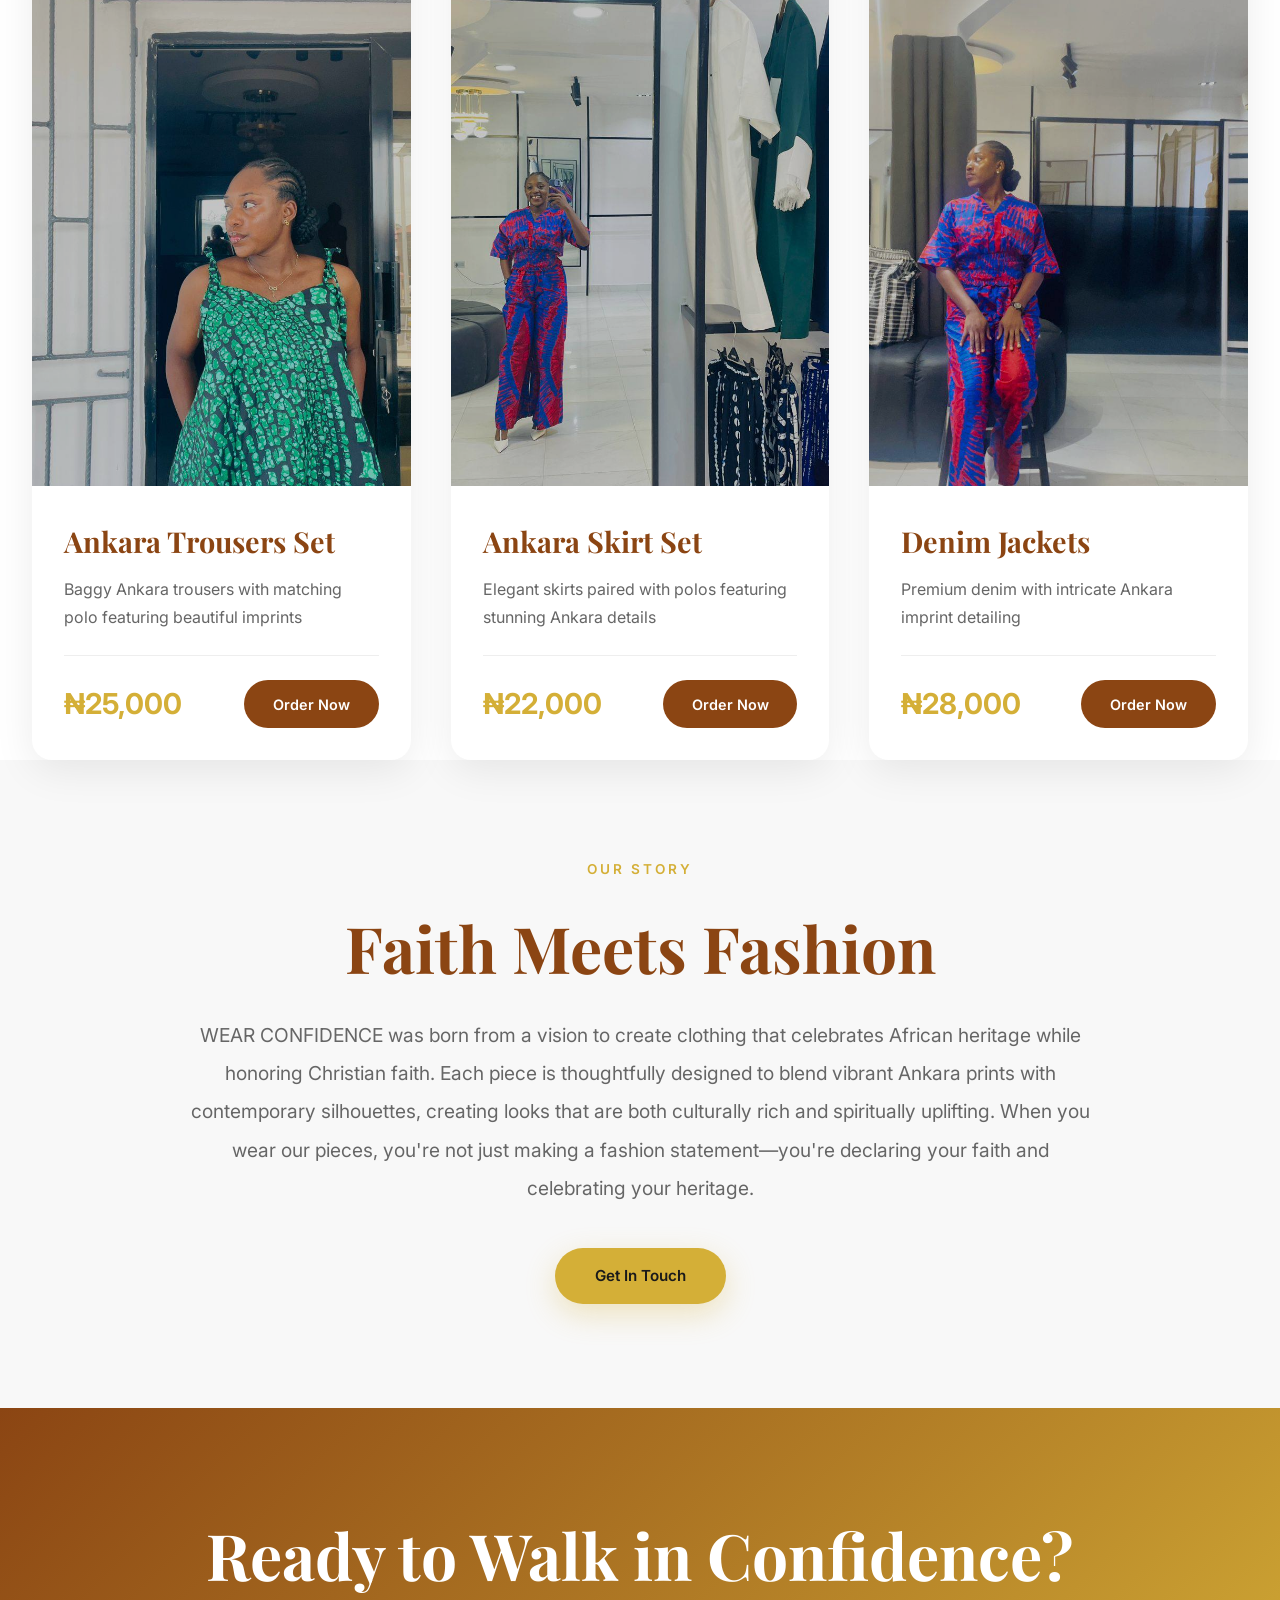
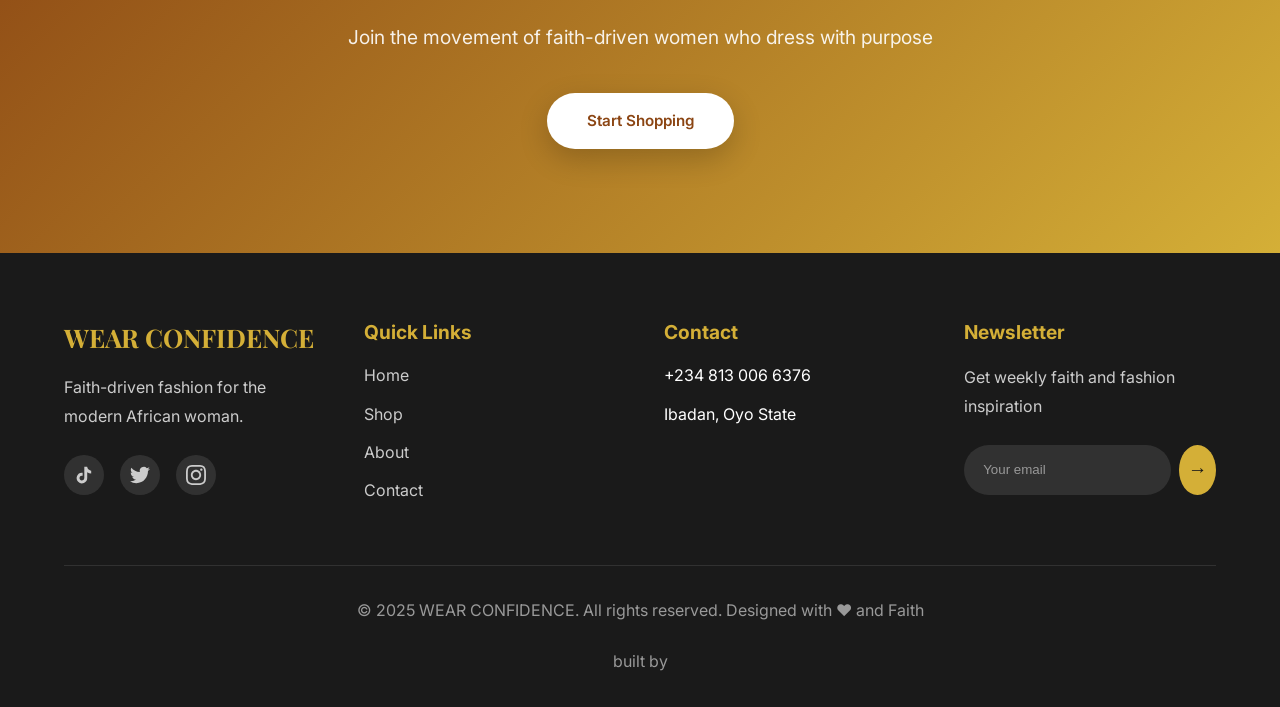
==== commit 8246324b: "Add files via upload" ====
--- a/index.html
+++ b/index.html
@@ -44,7 +44,7 @@
             <div class="hero-text">
                 <p class="hero-subtitle">Walk In Faith</p>
                 <h1 class="hero-title">
-                    WEAR<br>
+                   WEAR<br>
                     <span>CONFIDENCE</span>
                 </h1>
                 <p class="hero-description">
@@ -168,17 +168,17 @@
                     <h3>WEAR CONFIDENCE</h3>
                     <p>Faith-driven fashion for the modern African woman.</p>
                     <div class="social-links">
-                        <a href="https://www.tiktok.com/@wearconfidence" target="_blank" title="TikTok">
+                        <a href="https://www.tiktok.co/@wearconfidence" target="_blank" title="TikTok">
                             <svg width="20" height="20" viewBox="0 0 24 24" fill="currentColor">
                                 <path d="M19.59 6.69a4.83 4.83 0 0 1-3.77-4.25V2h-3.45v13.67a2.89 2.89 0 0 1-5.2 1.74 2.89 2.89 0 0 1 2.31-4.64 2.93 2.93 0 0 1 .88.13V9.4a6.84 6.84 0 0 0-1-.05A6.33 6.33 0 0 0 5 20.1a6.34 6.34 0 0 0 10.86-4.43v-7a8.16 8.16 0 0 0 4.77 1.52v-3.4a4.85 4.85 0 0 1-1-.1z"/>
                             </svg>
                         </a>
-                        <a href="https://twitter.com/wearconfidence" target="_blank" title="Twitter">
+                        <a href="https://twitter.co/wearconfidence" target="_blank" title="Twitter">
                             <svg width="20" height="20" viewBox="0 0 24 24" fill="currentColor">
                                 <path d="M23.953 4.57a10 10 0 01-2.825.775 4.958 4.958 0 002.163-2.723c-.951.555-2.005.959-3.127 1.184a4.92 4.92 0 00-8.384 4.482C7.69 8.095 4.067 6.13 1.64 3.162a4.822 4.822 0 00-.666 2.475c0 1.71.87 3.213 2.188 4.096a4.904 4.904 0 01-2.228-.616v.06a4.923 4.923 0 003.946 4.827 4.996 4.996 0 01-2.212.085 4.936 4.936 0 004.604 3.417 9.867 9.867 0 01-6.102 2.105c-.39 0-.779-.023-1.17-.067a13.995 13.995 0 007.557 2.209c9.053 0 13.998-7.496 13.998-13.985 0-.21 0-.42-.015-.63A9.935 9.935 0 0024 4.59z"/>
                             </svg>
                         </a>
-                        <a href="https://instagram.com/wearconfidence" target="_blank" title="Instagram">
+                        <a href="https://instagram.co/wearconfidence" target="_blank" title="Instagram">
                             <svg width="20" height="20" viewBox="0 0 24 24" fill="currentColor">
                                 <path d="M12 2.163c3.204 0 3.584.012 4.85.07 3.252.148 4.771 1.691 4.919 4.919.058 1.265.069 1.645.069 4.849 0 3.205-.012 3.584-.069 4.849-.149 3.225-1.664 4.771-4.919 4.919-1.266.058-1.644.07-4.85.07-3.204 0-3.584-.012-4.849-.07-3.26-.149-4.771-1.699-4.919-4.92-.058-1.265-.07-1.644-.07-4.849 0-3.204.013-3.583.07-4.849.149-3.227 1.664-4.771 4.919-4.919 1.266-.057 1.645-.069 4.849-.069zm0-2.163c-3.259 0-3.667.014-4.947.072-4.358.2-6.78 2.618-6.98 6.98-.059 1.281-.073 1.689-.073 4.948 0 3.259.014 3.668.072 4.948.2 4.358 2.618 6.78 6.98 6.98 1.281.058 1.689.072 4.948.072 3.259 0 3.668-.014 4.948-.072 4.354-.2 6.782-2.618 6.979-6.98.059-1.28.073-1.689.073-4.948 0-3.259-.014-3.667-.072-4.947-.196-4.354-2.617-6.78-6.979-6.98-1.281-.059-1.69-.073-4.949-.073zm0 5.838c-3.403 0-6.162 2.759-6.162 6.162s2.759 6.163 6.162 6.163 6.162-2.759 6.162-6.163c0-3.403-2.759-6.162-6.162-6.162zm0 10.162c-2.209 0-4-1.79-4-4 0-2.209 1.791-4 4-4s4 1.791 4 4c0 2.21-1.791 4-4 4zm6.406-11.845c-.796 0-1.441.645-1.441 1.44s.645 1.44 1.441 1.44c.795 0 1.439-.645 1.439-1.44s-.644-1.44-1.439-1.44z"/>
                             </svg>
@@ -199,7 +199,7 @@
                 <div class="footer-col">
                     <h4>Contact</h4>
                     <ul>
-                        <li>hello@wearconfidence.com</li>
+                        <!-- <li>hello@wearconfidence.com</li> -->
                         <li>+234 813 006 6376</li>
                         <li>Ibadan, Oyo State</li>
                     </ul>
--- a/style.css
+++ b/style.css
@@ -207,7 +207,7 @@
     position: relative;
     z-index: 2;
     text-align: center;
-    color: var(--white);
+    color: var(--dark);
     padding: 2rem;
 }
 
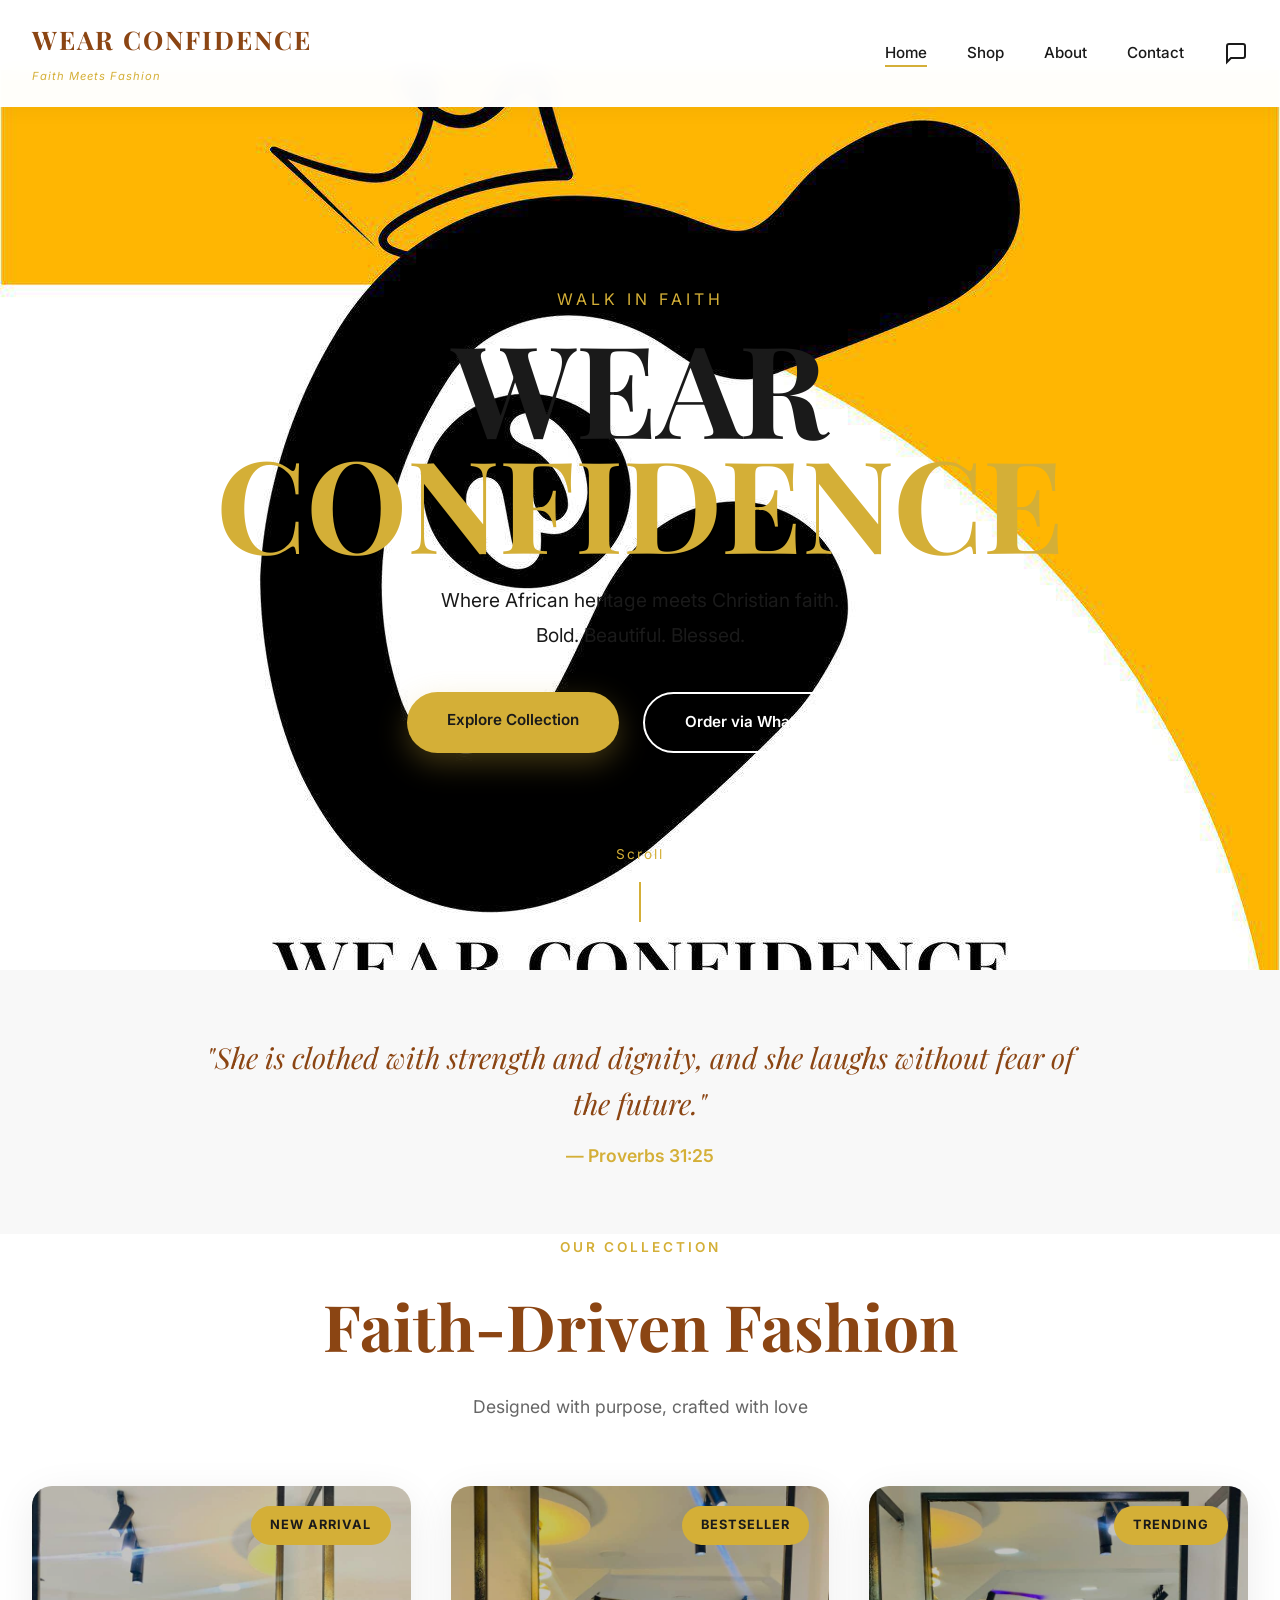
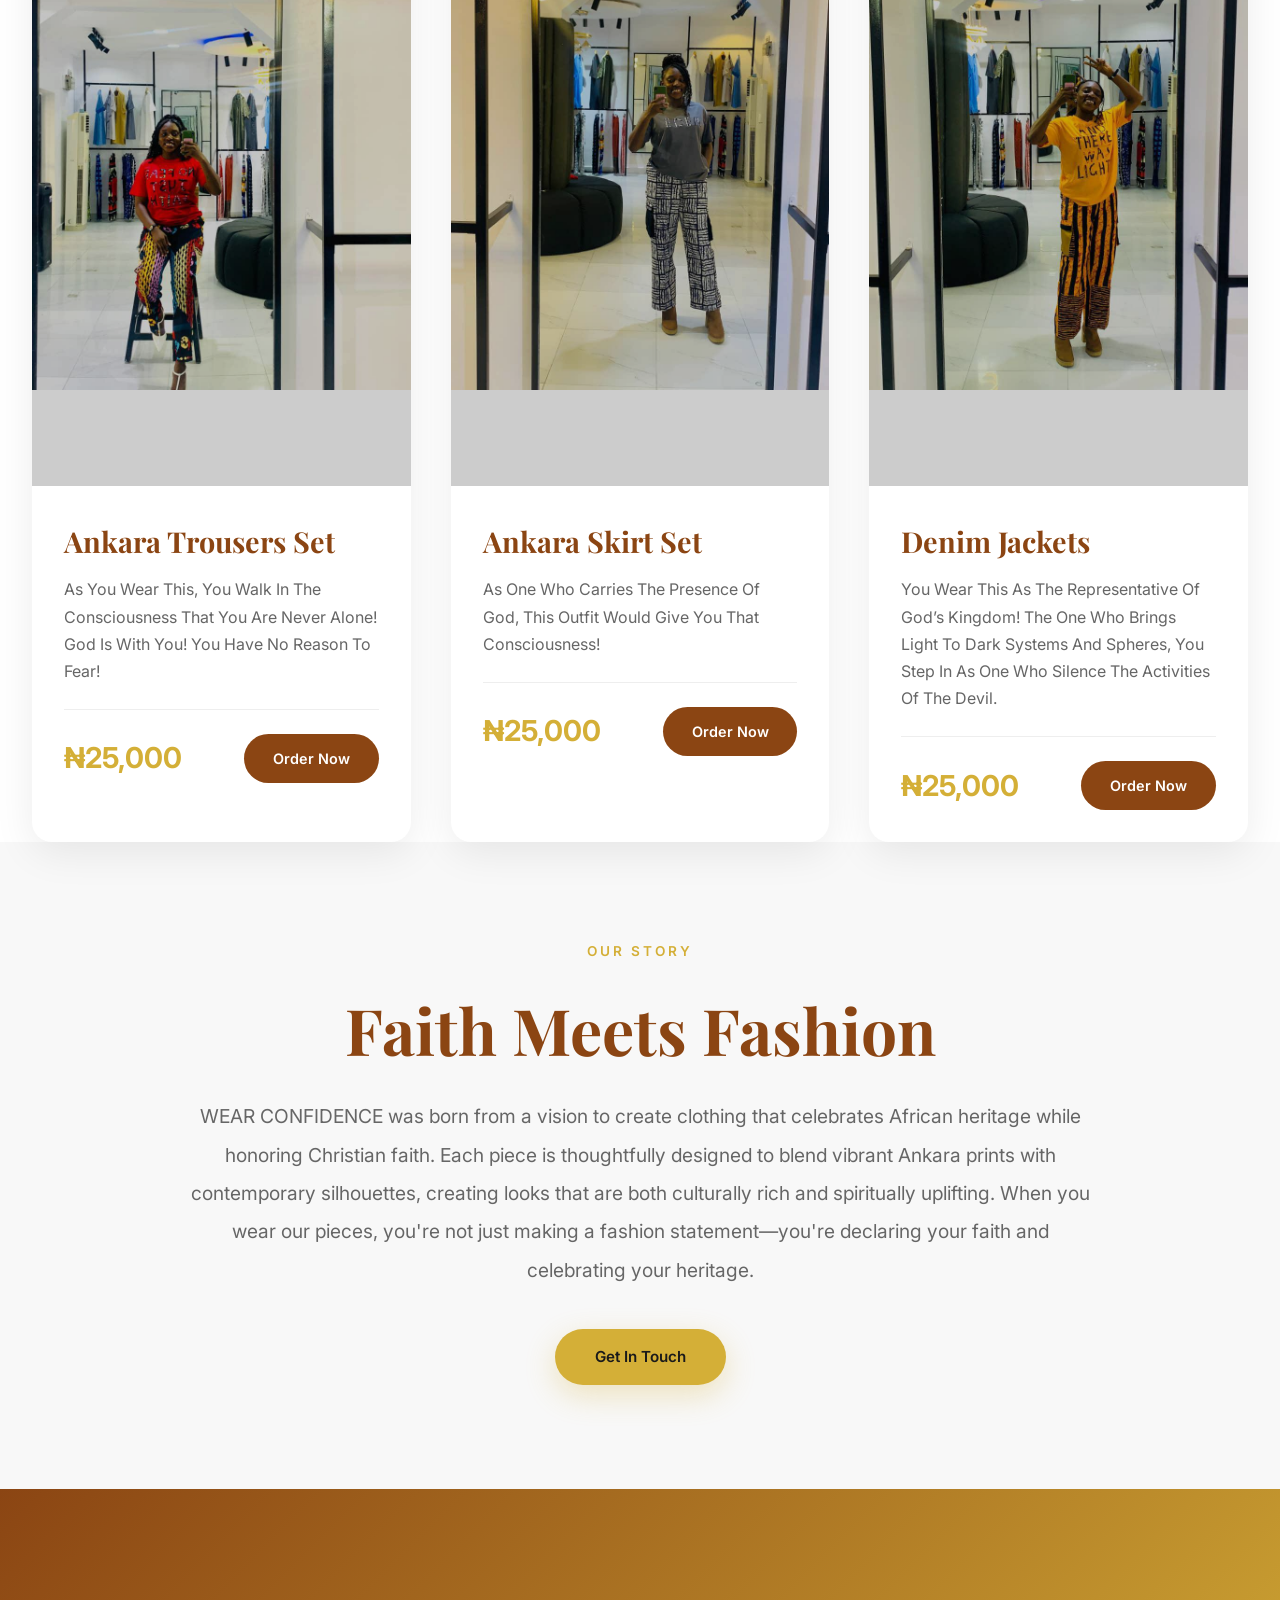
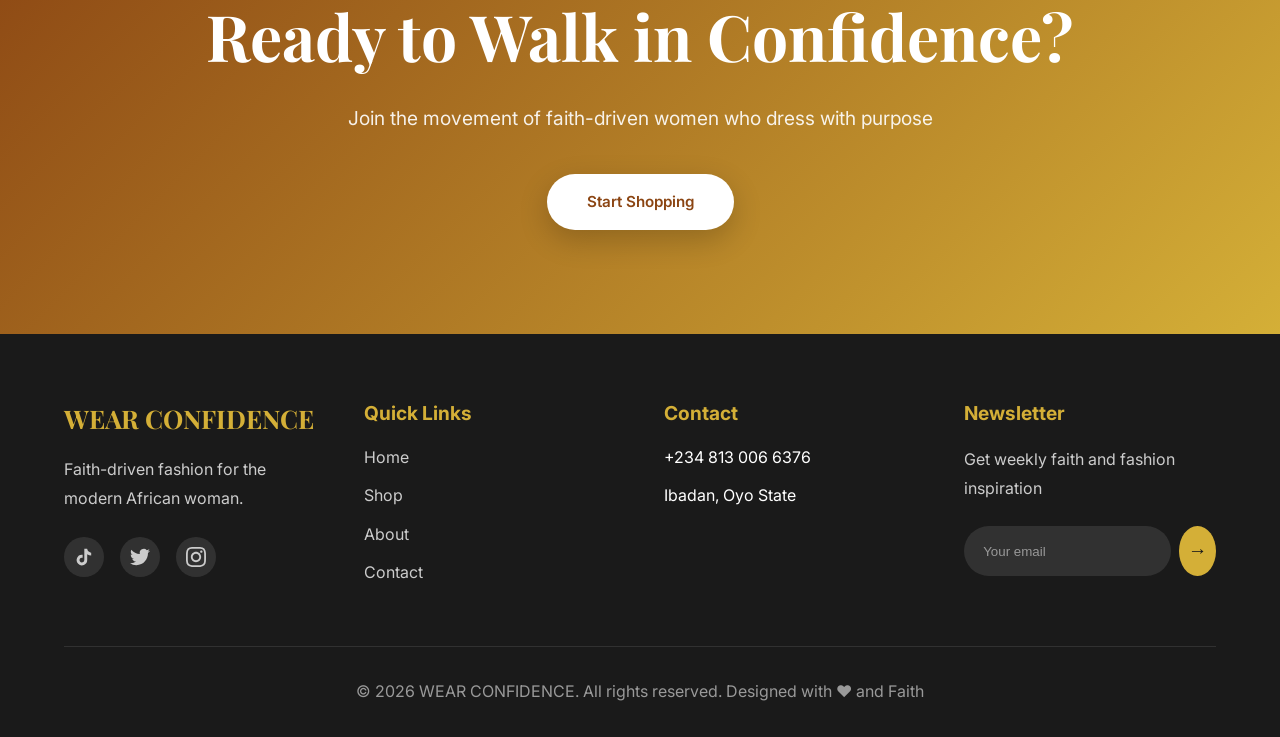
==== commit 1b2917dc: "Add files via upload" ====
--- a/index.html
+++ b/index.html
@@ -84,13 +84,14 @@
                 <!-- Trousers Collection -->
                 <div class="collection-card floating">
                     <div class="card-image">
-                        <img src="./img-1.jpg" alt="">
+                        <img src="./img-19.jpg" alt="">
                         <div class="card-overlay"></div>
                         <div class="card-badge">New Arrival</div>
                     </div>
                     <div class="card-content">
                         <h3>Ankara Trousers Set</h3>
-                        <p>Baggy Ankara trousers with matching polo featuring beautiful imprints</p>
+                        <p>As You Wear This, You Walk In The Consciousness That You Are Never Alone! God Is With You!
+You Have No Reason To Fear!</p>
                         <div class="card-footer">
                             <span class="price">₦25,000</span>
                             <a href="https://wa.me/2348130066376?text=Hi,%20I'm%20interested%20in%20the%20Ankara%20Trousers%20Set%20(₦25,000)" target="_blank" class="card-btn">Order Now</a>
@@ -103,15 +104,15 @@
                 <!-- Skirts Collection -->
                 <div class="collection-card floating" style="animation-delay: 0.2s;">
                     <div class="card-image">
-                        <img src="./img-2.jpg" alt="">
+                        <img src="./img-20.jpg" alt="">
                         <div class="card-overlay"></div>
                         <div class="card-badge">Bestseller</div>
                     </div>
                     <div class="card-content">
                         <h3>Ankara Skirt Set</h3>
-                        <p>Elegant skirts paired with polos featuring stunning Ankara details</p>
+                        <p>As One Who Carries The Presence Of God, This Outfit Would Give You That Consciousness!</p>
                         <div class="card-footer">
-                            <span class="price">₦22,000</span>
+                            <span class="price">₦25,000</span>
                             <a href="https://wa.me/2348130066376?text=Hi,%20I'm%20interested%20in%20the%20Ankara%20Skirt%20Set%20(₦22,000)" target="_blank" class="card-btn">Order Now</a>
                         </div>
                     </div>
@@ -120,15 +121,16 @@
                 <!-- Denim Collection -->
                 <div class="collection-card floating" style="animation-delay: 0.4s;">
                     <div class="card-image">
-                        <img src="./img-3.jpg" alt="">
+                        <img src="./img-21.jpg" alt="">
                         <div class="card-overlay"></div>
                         <div class="card-badge">Trending</div>
                     </div>
                     <div class="card-content">
                         <h3>Denim Jackets</h3>
-                        <p>Premium denim with intricate Ankara imprint detailing</p>
+                        <p>You Wear This As The Representative Of God’s Kingdom!
+The One Who Brings Light To Dark Systems And Spheres, You Step In As One Who Silence The Activities Of The Devil.</p>
                         <div class="card-footer">
-                            <span class="price">₦28,000</span>
+                            <span class="price">₦25,000</span>
                             <a href="https://wa.me/2348130066376?text=Hi,%20I'm%20interested%20in%20the%20Denim%20Jacket%20(₦28,000)" target="_blank" class="card-btn">Order Now</a>
                         </div>
                     </div>
@@ -168,17 +170,17 @@
                     <h3>WEAR CONFIDENCE</h3>
                     <p>Faith-driven fashion for the modern African woman.</p>
                     <div class="social-links">
-                        <a href="https://www.tiktok.co/@wearconfidence" target="_blank" title="TikTok">
+                        <a href="https://www.tiktok.com/@wear.confidence?_r=1&_t=ZS-94dQF9qKWHs" target="_blank" title="TikTok">
                             <svg width="20" height="20" viewBox="0 0 24 24" fill="currentColor">
                                 <path d="M19.59 6.69a4.83 4.83 0 0 1-3.77-4.25V2h-3.45v13.67a2.89 2.89 0 0 1-5.2 1.74 2.89 2.89 0 0 1 2.31-4.64 2.93 2.93 0 0 1 .88.13V9.4a6.84 6.84 0 0 0-1-.05A6.33 6.33 0 0 0 5 20.1a6.34 6.34 0 0 0 10.86-4.43v-7a8.16 8.16 0 0 0 4.77 1.52v-3.4a4.85 4.85 0 0 1-1-.1z"/>
                             </svg>
                         </a>
-                        <a href="https://twitter.co/wearconfidence" target="_blank" title="Twitter">
+                        <a href="#" target="_blank" title="Twitter">
                             <svg width="20" height="20" viewBox="0 0 24 24" fill="currentColor">
                                 <path d="M23.953 4.57a10 10 0 01-2.825.775 4.958 4.958 0 002.163-2.723c-.951.555-2.005.959-3.127 1.184a4.92 4.92 0 00-8.384 4.482C7.69 8.095 4.067 6.13 1.64 3.162a4.822 4.822 0 00-.666 2.475c0 1.71.87 3.213 2.188 4.096a4.904 4.904 0 01-2.228-.616v.06a4.923 4.923 0 003.946 4.827 4.996 4.996 0 01-2.212.085 4.936 4.936 0 004.604 3.417 9.867 9.867 0 01-6.102 2.105c-.39 0-.779-.023-1.17-.067a13.995 13.995 0 007.557 2.209c9.053 0 13.998-7.496 13.998-13.985 0-.21 0-.42-.015-.63A9.935 9.935 0 0024 4.59z"/>
                             </svg>
                         </a>
-                        <a href="https://instagram.co/wearconfidence" target="_blank" title="Instagram">
+                        <a href="#" target="_blank" title="Instagram">
                             <svg width="20" height="20" viewBox="0 0 24 24" fill="currentColor">
                                 <path d="M12 2.163c3.204 0 3.584.012 4.85.07 3.252.148 4.771 1.691 4.919 4.919.058 1.265.069 1.645.069 4.849 0 3.205-.012 3.584-.069 4.849-.149 3.225-1.664 4.771-4.919 4.919-1.266.058-1.644.07-4.85.07-3.204 0-3.584-.012-4.849-.07-3.26-.149-4.771-1.699-4.919-4.92-.058-1.265-.07-1.644-.07-4.849 0-3.204.013-3.583.07-4.849.149-3.227 1.664-4.771 4.919-4.919 1.266-.057 1.645-.069 4.849-.069zm0-2.163c-3.259 0-3.667.014-4.947.072-4.358.2-6.78 2.618-6.98 6.98-.059 1.281-.073 1.689-.073 4.948 0 3.259.014 3.668.072 4.948.2 4.358 2.618 6.78 6.98 6.98 1.281.058 1.689.072 4.948.072 3.259 0 3.668-.014 4.948-.072 4.354-.2 6.782-2.618 6.979-6.98.059-1.28.073-1.689.073-4.948 0-3.259-.014-3.667-.072-4.947-.196-4.354-2.617-6.78-6.979-6.98-1.281-.059-1.69-.073-4.949-.073zm0 5.838c-3.403 0-6.162 2.759-6.162 6.162s2.759 6.163 6.162 6.163 6.162-2.759 6.162-6.163c0-3.403-2.759-6.162-6.162-6.162zm0 10.162c-2.209 0-4-1.79-4-4 0-2.209 1.791-4 4-4s4 1.791 4 4c0 2.21-1.791 4-4 4zm6.406-11.845c-.796 0-1.441.645-1.441 1.44s.645 1.44 1.441 1.44c.795 0 1.439-.645 1.439-1.44s-.644-1.44-1.439-1.44z"/>
                             </svg>
@@ -216,7 +218,7 @@
             </div>
 
             <div class="footer-bottom">
-                <p>&copy; 2025 WEAR CONFIDENCE. All rights reserved. Designed with ❤️ and Faith <br><br> built by <a href=""></a></p>
+                <p>&copy; 2026 WEAR CONFIDENCE. All rights reserved. Designed with ❤️ and Faith </p>
             </div>
         </div>
     </footer>
--- a/style.css
+++ b/style.css
@@ -188,7 +188,7 @@
     inset: 0;
     background: 
         linear-gradient(135deg, rgba(139, 69, 19, 0.95), rgba(212, 175, 55, 0.85));
-        background-image: url(./look-up.jpg);
+        background-image: url(./main-logo.jpg);
     background-size: cover;
     background-position: center;
     animation: zoomIn 20s ease infinite alternate;
@@ -207,7 +207,7 @@
     position: relative;
     z-index: 2;
     text-align: center;
-    color: var(--dark);
+    color: var(--);
     padding: 2rem;
 }
 
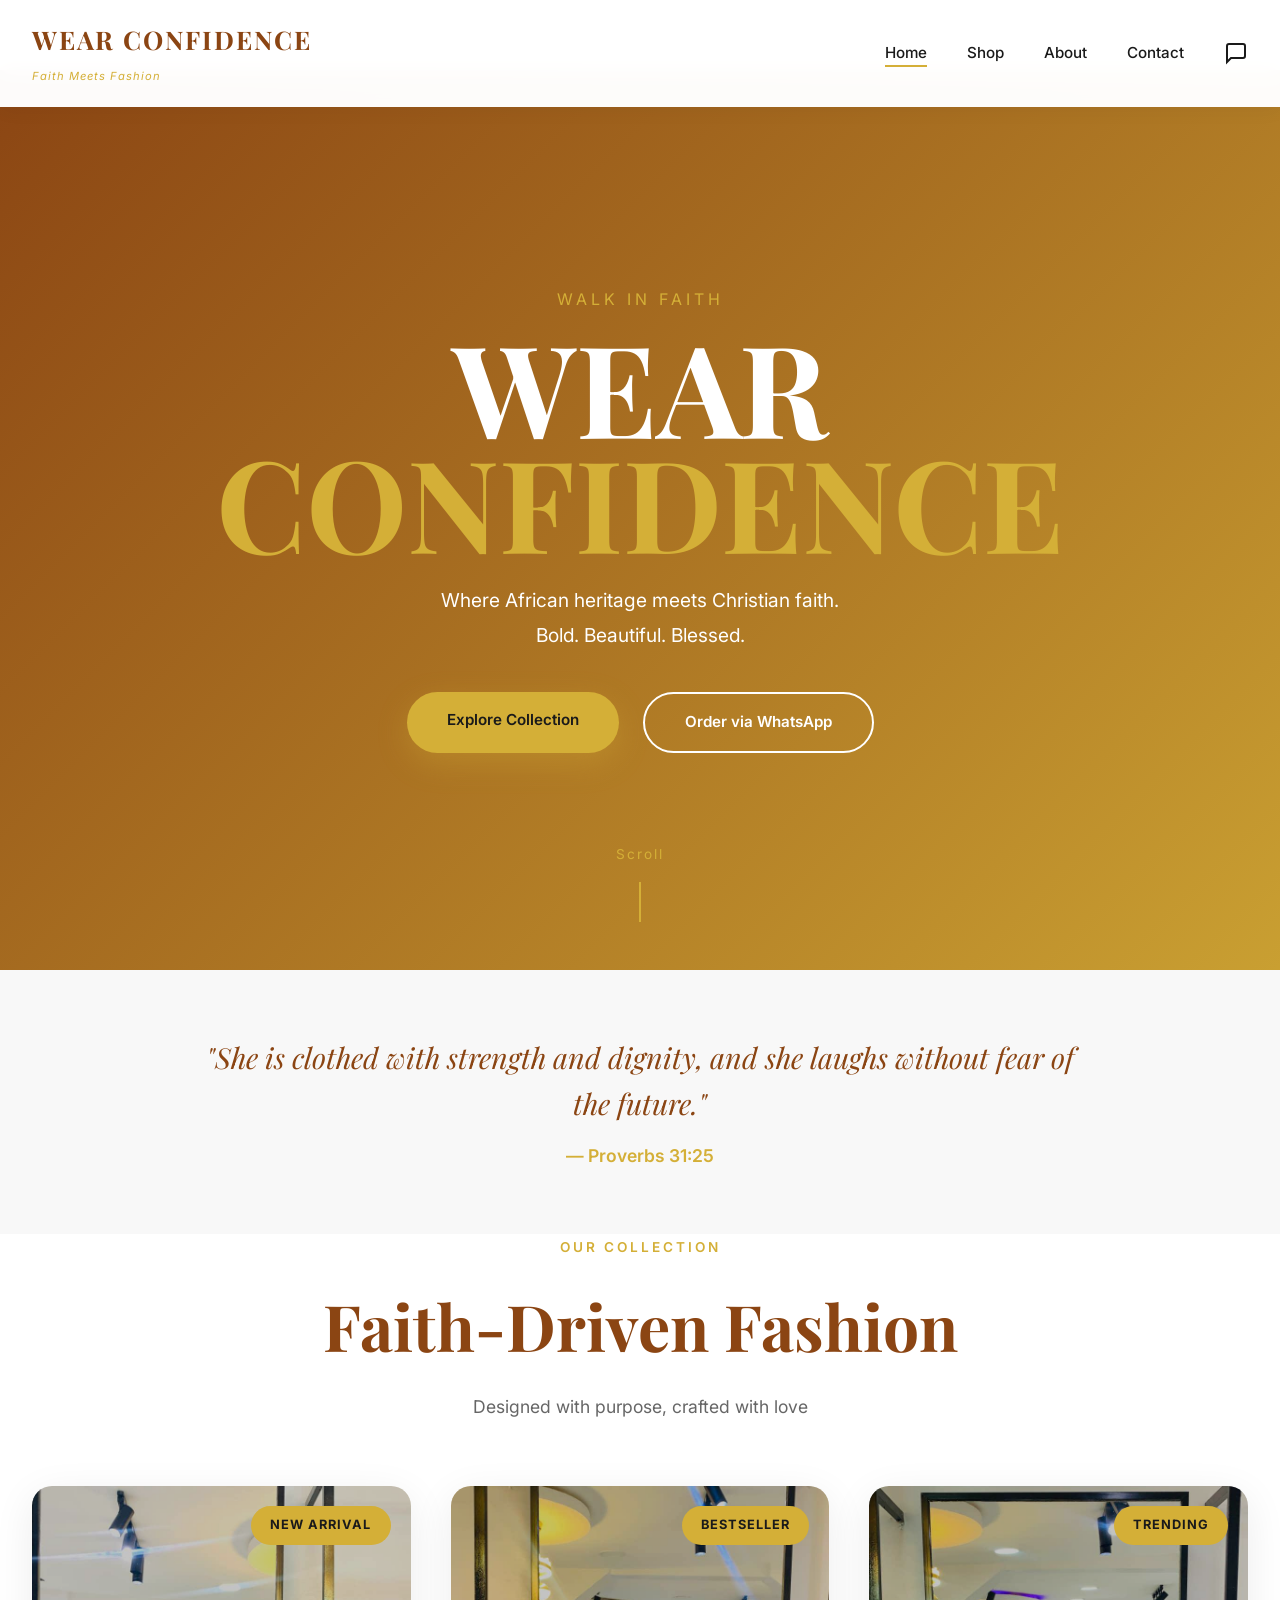
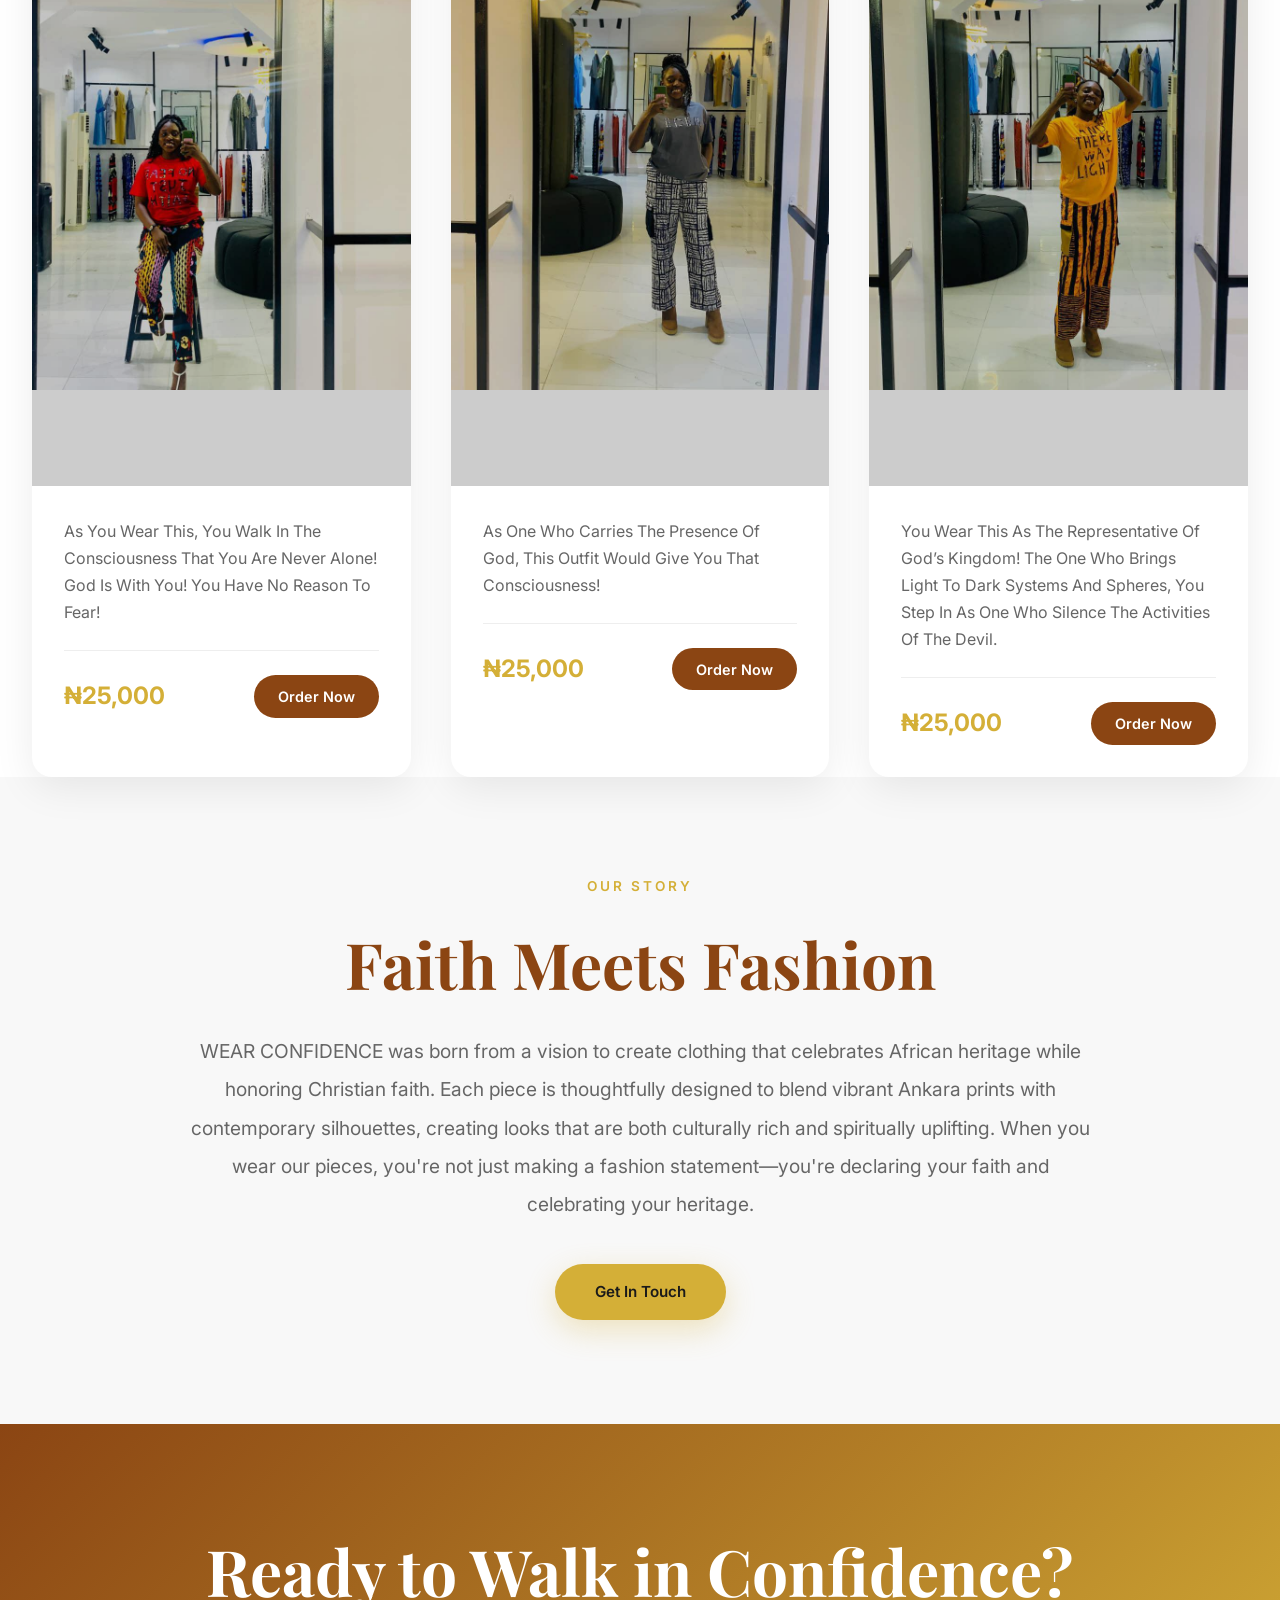
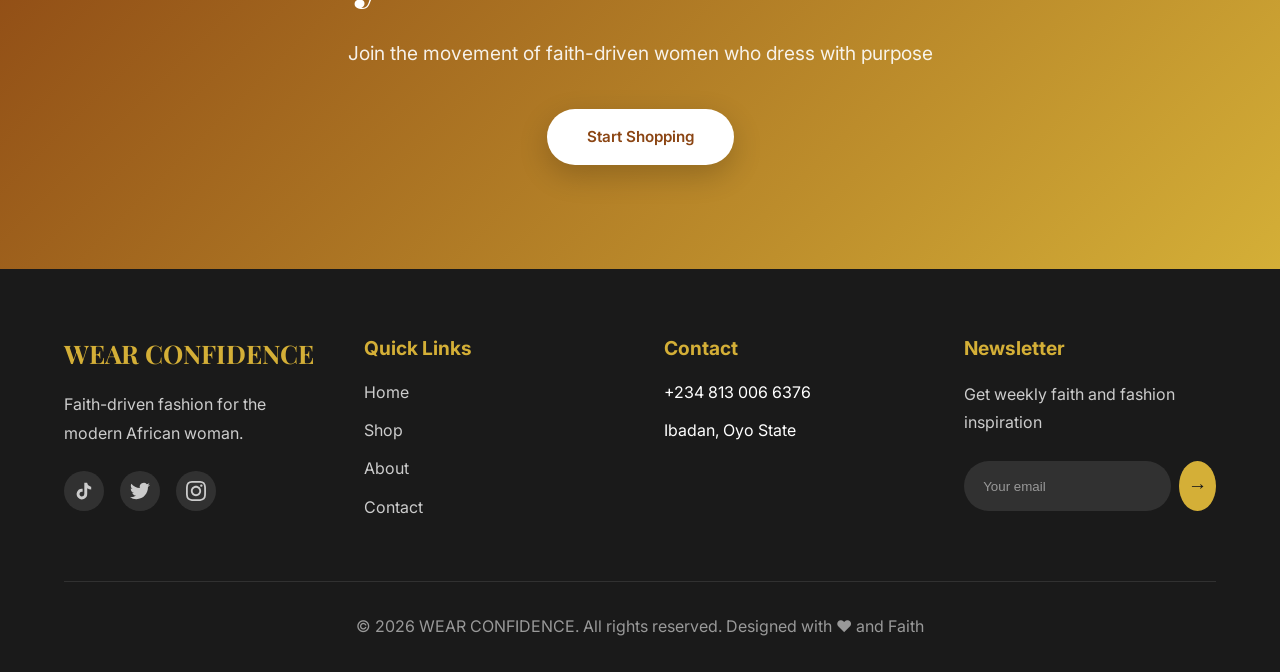
==== commit 53854277: "Add files via upload" ====
--- a/index.html
+++ b/index.html
@@ -89,7 +89,7 @@
                         <div class="card-badge">New Arrival</div>
                     </div>
                     <div class="card-content">
-                        <h3>Ankara Trousers Set</h3>
+                        <!-- <h3>Ankara Trousers Set</h3> -->
                         <p>As You Wear This, You Walk In The Consciousness That You Are Never Alone! God Is With You!
 You Have No Reason To Fear!</p>
                         <div class="card-footer">
@@ -109,7 +109,7 @@
                         <div class="card-badge">Bestseller</div>
                     </div>
                     <div class="card-content">
-                        <h3>Ankara Skirt Set</h3>
+                        <!-- <h3>Ankara Skirt Set</h3> -->
                         <p>As One Who Carries The Presence Of God, This Outfit Would Give You That Consciousness!</p>
                         <div class="card-footer">
                             <span class="price">₦25,000</span>
@@ -126,7 +126,7 @@
                         <div class="card-badge">Trending</div>
                     </div>
                     <div class="card-content">
-                        <h3>Denim Jackets</h3>
+                        <!-- <h3>Denim Jackets</h3> -->
                         <p>You Wear This As The Representative Of God’s Kingdom!
 The One Who Brings Light To Dark Systems And Spheres, You Step In As One Who Silence The Activities Of The Devil.</p>
                         <div class="card-footer">
--- a/style.css
+++ b/style.css
@@ -187,8 +187,8 @@
     position: absolute;
     inset: 0;
     background: 
-        linear-gradient(135deg, rgba(139, 69, 19, 0.95), rgba(212, 175, 55, 0.85));
-        background-image: url(./main-logo.jpg);
+        linear-gradient(135deg, rgba(139, 69, 19, 0.95), rgba(212, 175, 55, 0.85)),
+         url('data:image/svg+xml,<svg xmlns="http://www.w3.org/2000/svg" viewBox="0 0 1200 800"><rect fill="%238B4513" width="1200" height="800"/></svg>');
     background-size: cover;
     background-position: center;
     animation: zoomIn 20s ease infinite alternate;
@@ -207,7 +207,7 @@
     position: relative;
     z-index: 2;
     text-align: center;
-    color: var(--);
+    color: var(--white);
     padding: 2rem;
 }
 
@@ -535,7 +535,7 @@
 }
 
 .price {
-    font-size: 1.8rem;
+    font-size: 1.5rem;
     font-weight: 700;
     color: var(--gold);
 }
@@ -543,7 +543,7 @@
 .card-btn {
     background: var(--primary);
     color: var(--white);
-    padding: 0.8rem 1.8rem;
+    padding: 0.6rem 1.5rem;
     border-radius: 30px;
     text-decoration: none;
     font-weight: 600;
@@ -868,7 +868,7 @@
 
 
     .card-image{
-        height: 600px;
+        height: 420px;
         
     }
 
